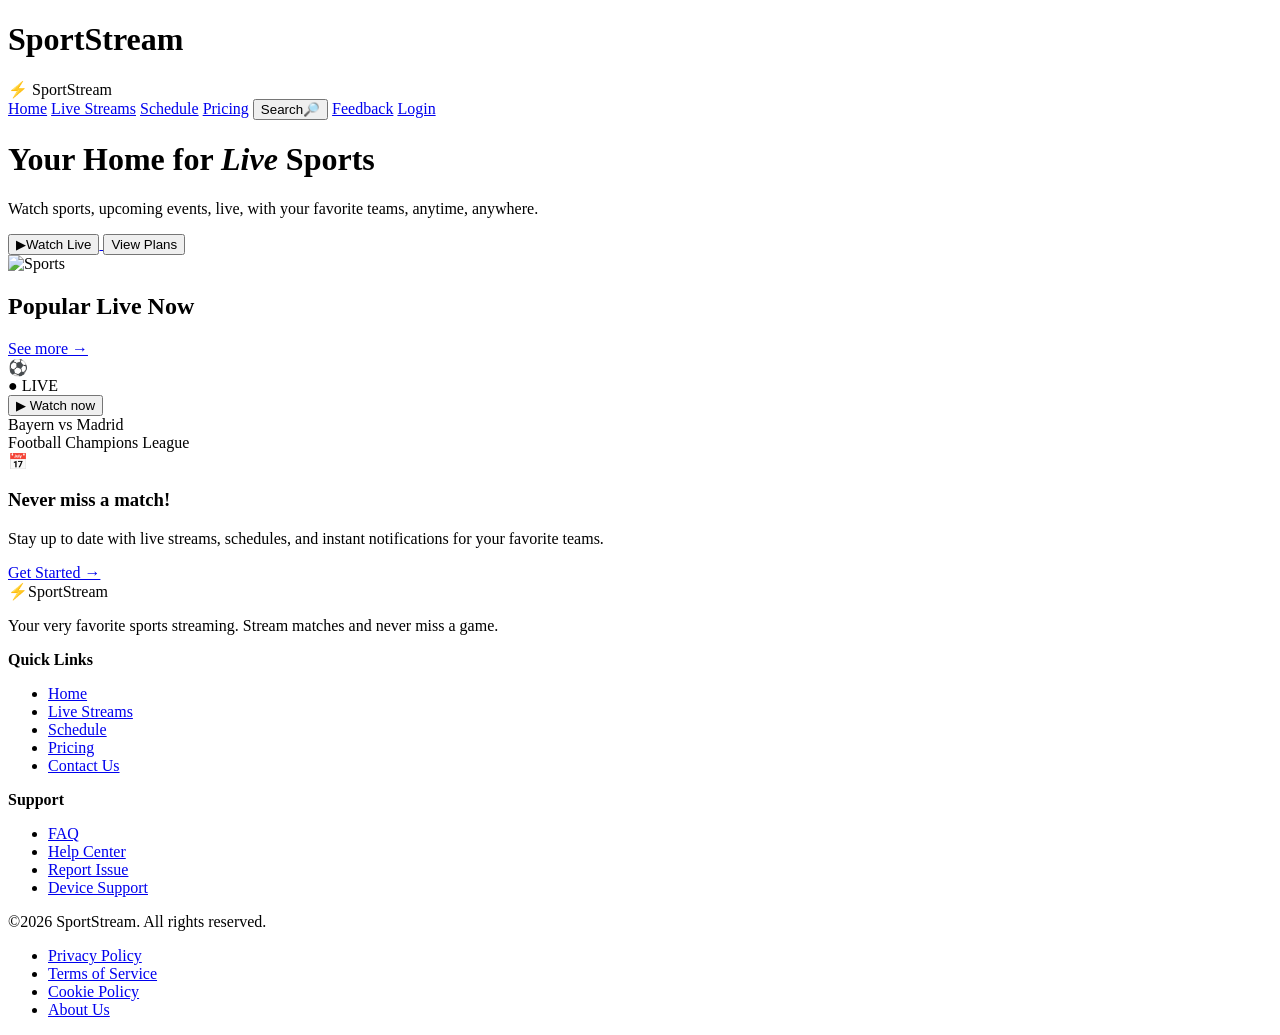
==== index.html @ 4e379c40 "Update index.html" ====
<!DOCTYPE html>
<html>
<head>
<meta charset="UTF-8">
<meta name="viewport" content="width=device-width, initial-scale=1.0">
<title>SportStream-Home</title>
</head>
<body>

<header class="navbar">
  <h1>SportStream</h1>
  <div class="logo">&#9889; SportStream</div>
  <nav>
  <div class="nav-links">
    <a href="home.html">Home</a>
    <a href="live-streams.html">Live Streams</a>
	<a href="schedule.html">Schedule</a>
    <a href="pricing.html">Pricing</a>
    <button type="button" class="search-btn">
  Search&#128270; 
</button>
	<a href="feedback.html">Feedback</a>
    <a href="login.html">Login</a>
  </div>
</nav>
</header>
<main>
 <div class="hero">
  <div class="hero-text">
    <h1>Your Home for <em>Live</em> Sports</h1>
    <p>Watch sports, upcoming events, live, with your favorite teams, anytime, anywhere.</p>
    <div class="hero-btns">
      
<a href="live.html">
  <button class="primary">▶Watch Live</button>
</a>

  <a href="pricing.html">
  <button class="primary">View Plans</button>
</a>
  </div>
    <div class="hero-image">
      <img src="https://static0.givemesportimages.com/wordpress/wp-content/uploads/2025/01/epl_most-famous-athletes.jpg" alt="Sports" width="500"/>
    </div>
  <section>
  <div class="section-header">
    <h2 class="section-title">Popular Live Now</h2>
    <a href="live-streams.html" class="see-more">See more →</a>
</div>
  <div class="cards-grid">

    <div class="card">
      <div class="card-thumb sport-football">
        <div class="card-thumb-icon">&#9917;</div>
        <div class="card-live-badge">● LIVE</div>
        <button class="watch-btn">▶ Watch now</button>
      </div>
      <div class="card-info">
        <div class="card-title">Bayern vs Madrid</div>
        <div class="card-sport"><span class="sport-tag">Football</span> Champions League</div>
      </div>
    </div>
  
  <section class="section">
  <aside class="cta-banner">
    <span class="cta-icon">&#128197;</span>
    <article class="cta-text">
      <h3>Never miss a match!</h3>
      <p>Stay up to date with live streams, schedules, and instant notifications for your favorite teams.</p>
    </article>
   <a href="login.html" class="btn-cta">Get Started &#8594;</a>
  </aside>
</section>
 
 <footer class="section">
    <div class="container">
        <div class="row">

            <!-- Brand column -->
            <div class="col-4 col-md-6 col-sm-12">
                <div class="content">
                    <span class="logo">
                     <i class='bx bx-movie-play bx-tada main-color'></i>&#9889;Sport<span class="main-color">Stream</span>
                    </span>
                    <p>
                        Your very favorite sports streaming. Stream matches and never miss a game.
                    </p>
                    <div class="social-list">
                        <a href="https://web.facebook.com/SportStream" class="social-item">
                            <i class="bx bxl-facebook"></i>
                        </a>
                        <a href="https://x.com/SportStream" class="social-item">
                            <i class="bx bxl-twitter"></i>
                        </a>
                        <a href="https://www.instagram.com/SportStream/" class="social-item">
                            <i class="bx bxl-instagram"></i>
                        </a>
                        <a href="#" class="social-item">
                            <i class="bx bxl-youtube"></i>
                        </a>
                    </div>
                </div>
            </div>

            <!-- Links columns -->
            <div class="col-8 col-md-6 col-sm-12">
                <div class="row">

                    <!-- Quick Links -->
                    <div class="col-6 col-sm-6">
                        <div class="content">
                            <p><b>Quick Links</b></p>
                            <ul class="footer-menu">
                                <li><a href="home.html">Home</a></li>
                                <li><a href="live-streams.html">Live Streams</a></li>
                                <li><a href="schedule.html">Schedule</a></li>
                                <li><a href="pricing.html">Pricing</a></li>
                                <li><a href="feedback.html">Contact Us</a></li>
                            </ul>
                        </div>
                    </div>

                    <!-- Support -->
                    <div class="col-6 col-sm-6">
                        <div class="content">
                            <p><b>Support</b></p>
                            <ul class="footer-menu">
                                <li><a href="#">FAQ</a></li>
                                <li><a href="feedback.html">Help Center</a></li>
                                <li><a href="feedback.html">Report Issue</a></li>
                                <li><a href="#">Device Support</a></li>
                            </ul>
                        </div>
                    </div>

                </div>
            </div>
        </div>

        <!-- Bottom bar -->
        <div class="footer-bottom">
            <p>©2026 SportStream. All rights reserved.</p>
            <ul class="footer-legal">
                <li><a href="#">Privacy Policy</a></li>
                <li><a href="#">Terms of Service</a></li>
                <li><a href="#">Cookie Policy</a></li>
                <li><a href="https://www.instagram.com/SportStream/">About Us</a></li>
            </ul>
        </div>

    </div>
</footer>
</body>
</html>
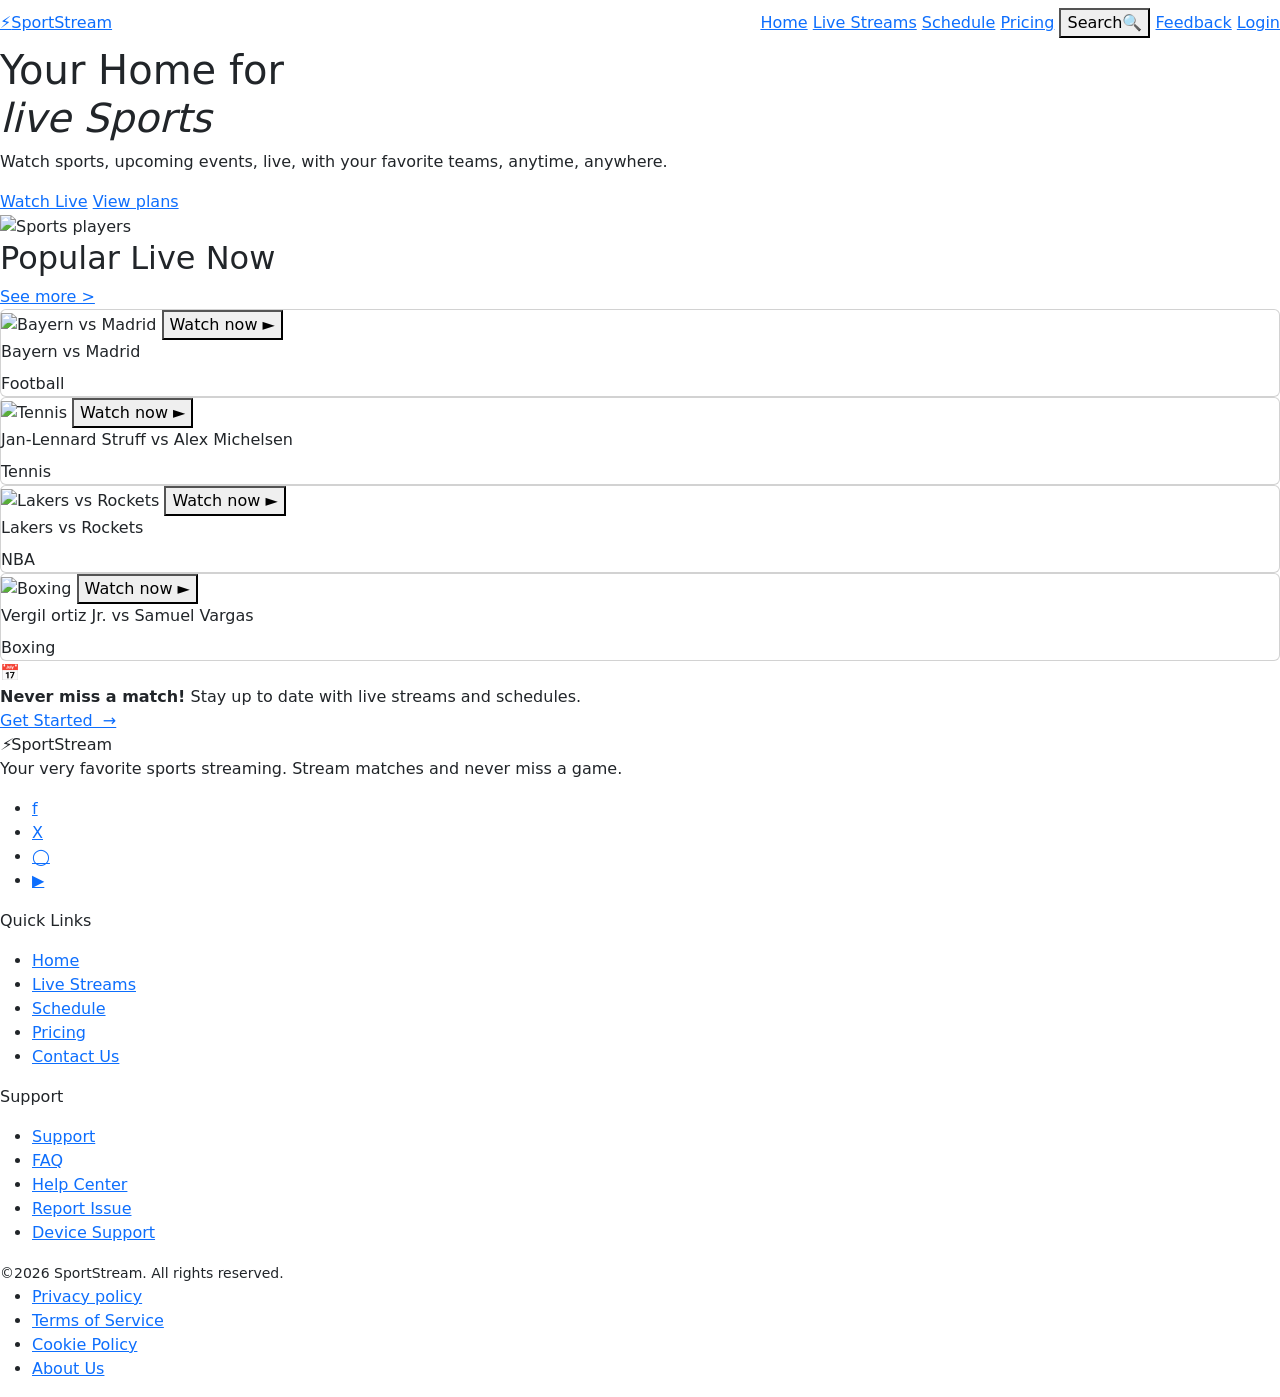
==== commit 3af44cca: "Add files via upload" ====
--- a/index.html
+++ b/index.html
@@ -1,155 +1,163 @@
 <!DOCTYPE html>
-<html>
+<html lang="en">
 <head>
-<meta charset="UTF-8">
-<meta name="viewport" content="width=device-width, initial-scale=1.0">
-<title>SportStream-Home</title>
+  <meta charset="UTF-8">
+  <meta name="viewport" content="width=device-width, initial-scale=1.0">
+  <title>SportStream - Home</title>
+  <link href="https://cdn.jsdelivr.net/npm/bootstrap@5.3.3/dist/css/bootstrap.min.css" rel="stylesheet" />
+  <link rel="stylesheet" href="style.css"/>
 </head>
 <body>
+<header class="navbar">
+    <a href="index.html" class="logo"><span class="bolt">&#9889;</span>SportStream</a>
+    <nav class="nav-links">
+      <a href="index.html" class="active">Home</a>
+      <a href="live-streams.html" class="live-link"><span class="live-dot"></span>Live Streams</a>
+      <a href="schedule.html">Schedule</a>
+      <a href="pricing.html">Pricing</a>
+      <button type="button" class="search-btn">Search&#128269;<span class=&#128269;></span></button>
+      <a href="feedback.html">Feedback</a>
+      <a href="login.html">Login</a>
+    </nav>
+</header>
 
-<header class="navbar">
-  <h1>SportStream</h1>
-  <div class="logo">&#9889; SportStream</div>
-  <nav>
-  <div class="nav-links">
-    <a href="home.html">Home</a>
-    <a href="live-streams.html">Live Streams</a>
-	<a href="schedule.html">Schedule</a>
-    <a href="pricing.html">Pricing</a>
-    <button type="button" class="search-btn">
-  Search&#128270; 
-</button>
-	<a href="feedback.html">Feedback</a>
-    <a href="login.html">Login</a>
-  </div>
-</nav>
-</header>
-<main>
- <div class="hero">
-  <div class="hero-text">
-    <h1>Your Home for <em>Live</em> Sports</h1>
-    <p>Watch sports, upcoming events, live, with your favorite teams, anytime, anywhere.</p>
-    <div class="hero-btns">
-      
-<a href="live.html">
-  <button class="primary">▶Watch Live</button>
-</a>
+  <main>
 
-  <a href="pricing.html">
-  <button class="primary">View Plans</button>
-</a>
-  </div>
-    <div class="hero-image">
-      <img src="https://static0.givemesportimages.com/wordpress/wp-content/uploads/2025/01/epl_most-famous-athletes.jpg" alt="Sports" width="500"/>
-    </div>
-  <section>
-  <div class="section-header">
-    <h2 class="section-title">Popular Live Now</h2>
-    <a href="live-streams.html" class="see-more">See more →</a>
-</div>
-  <div class="cards-grid">
+    <section class="hero">
+      <div class="hero-text">
+        <h1>Your Home for<br><em>live Sports</em></h1>
+        <p>Watch sports, upcoming events, live, with your favorite teams, anytime, anywhere.</p>
+        <div class="hero-btns">
+          <a href="live-streams.html" class="btn-dark">Watch Live</a>
+          <a href="pricing.html" class="btn-dark">View plans</a>
+        </div>
+      </div>
+      <div class="hero-image">
+        <img src="https://static0.givemesportimages.com/wordpress/wp-content/uploads/2025/01/epl_most-famous-athletes.jpg" alt="Sports players" />
+      </div>
+    </section>
 
-    <div class="card">
-      <div class="card-thumb sport-football">
-        <div class="card-thumb-icon">&#9917;</div>
-        <div class="card-live-badge">● LIVE</div>
-        <button class="watch-btn">▶ Watch now</button>
+    <section class="popular">
+      <div class="section-header">
+        <h2>Popular Live Now</h2>
+        <a href="live-streams.html" class="see-more">See more &gt;</a>
       </div>
-      <div class="card-info">
-        <div class="card-title">Bayern vs Madrid</div>
-        <div class="card-sport"><span class="sport-tag">Football</span> Champions League</div>
-      </div>
-    </div>
-  
-  <section class="section">
-  <aside class="cta-banner">
-    <span class="cta-icon">&#128197;</span>
-    <article class="cta-text">
-      <h3>Never miss a match!</h3>
-      <p>Stay up to date with live streams, schedules, and instant notifications for your favorite teams.</p>
-    </article>
-   <a href="login.html" class="btn-cta">Get Started &#8594;</a>
-  </aside>
-</section>
- 
- <footer class="section">
-    <div class="container">
-        <div class="row">
 
-            <!-- Brand column -->
-            <div class="col-4 col-md-6 col-sm-12">
-                <div class="content">
-                    <span class="logo">
-                     <i class='bx bx-movie-play bx-tada main-color'></i>&#9889;Sport<span class="main-color">Stream</span>
-                    </span>
-                    <p>
-                        Your very favorite sports streaming. Stream matches and never miss a game.
-                    </p>
-                    <div class="social-list">
-                        <a href="https://web.facebook.com/SportStream" class="social-item">
-                            <i class="bx bxl-facebook"></i>
-                        </a>
-                        <a href="https://x.com/SportStream" class="social-item">
-                            <i class="bx bxl-twitter"></i>
-                        </a>
-                        <a href="https://www.instagram.com/SportStream/" class="social-item">
-                            <i class="bx bxl-instagram"></i>
-                        </a>
-                        <a href="#" class="social-item">
-                            <i class="bx bxl-youtube"></i>
-                        </a>
-                    </div>
-                </div>
-            </div>
+      <div class="cards-grid">
 
-            <!-- Links columns -->
-            <div class="col-8 col-md-6 col-sm-12">
-                <div class="row">
-
-                    <!-- Quick Links -->
-                    <div class="col-6 col-sm-6">
-                        <div class="content">
-                            <p><b>Quick Links</b></p>
-                            <ul class="footer-menu">
-                                <li><a href="home.html">Home</a></li>
-                                <li><a href="live-streams.html">Live Streams</a></li>
-                                <li><a href="schedule.html">Schedule</a></li>
-                                <li><a href="pricing.html">Pricing</a></li>
-                                <li><a href="feedback.html">Contact Us</a></li>
-                            </ul>
-                        </div>
-                    </div>
-
-                    <!-- Support -->
-                    <div class="col-6 col-sm-6">
-                        <div class="content">
-                            <p><b>Support</b></p>
-                            <ul class="footer-menu">
-                                <li><a href="#">FAQ</a></li>
-                                <li><a href="feedback.html">Help Center</a></li>
-                                <li><a href="feedback.html">Report Issue</a></li>
-                                <li><a href="#">Device Support</a></li>
-                            </ul>
-                        </div>
-                    </div>
-
-                </div>
-            </div>
+        <div class="card">
+          <div class="card-thumb">
+            <img src="https://images.unsplash.com/photo-1570498839593-e565b39455fc?w=600&q=80" alt="Bayern vs Madrid" />
+            <button class="watch-btn">Watch now &#9658;</button>
+          </div>
+          <div class="card-info">
+            <div class="card-title">Bayern vs Madrid</div>
+            <div class="card-sport">Football</div>
+          </div>
         </div>
 
-        <!-- Bottom bar -->
-        <div class="footer-bottom">
-            <p>©2026 SportStream. All rights reserved.</p>
-            <ul class="footer-legal">
-                <li><a href="#">Privacy Policy</a></li>
-                <li><a href="#">Terms of Service</a></li>
-                <li><a href="#">Cookie Policy</a></li>
-                <li><a href="https://www.instagram.com/SportStream/">About Us</a></li>
-            </ul>
+        <div class="card">
+          <div class="card-thumb">
+            <img src="https://i.ytimg.com/vi/9aR6r5jMe1M/maxresdefault.jpg" alt="Tennis" />
+            <button class="watch-btn">Watch now &#9658;</button>
+          </div>
+          <div class="card-info">
+            <div class="card-title">Jan-Lennard Struff vs Alex Michelsen</div>
+            <div class="card-sport">Tennis</div>
+          </div>
         </div>
 
+        <div class="card">
+          <div class="card-thumb">
+            <img src="https://images.gmanews.tv/webpics/2026/03/2026-03-17T020224Z_1106949953_MT1USATODAY28518084_RTRMADP_3_NBA-LOS-ANGELES-LAKERS-AT-HOUSTON-ROCKETS_2026_03_17_12_24_47.JPG" alt="Lakers vs Rockets" />
+            <button class="watch-btn">Watch now &#9658;</button>
+          </div>
+          <div class="card-info">
+            <div class="card-title">Lakers vs Rockets</div>
+            <div class="card-sport">NBA</div>
+          </div>
+        </div>
+
+        <div class="card">
+          <div class="card-thumb">
+            <img src="https://th.bing.com/th/id/R.4ecfd4ae4a869744384f631cf0d48064?rik=8CR1aDQLKYYQnQ&pid=ImgRaw&r=0" alt="Boxing" />
+            <button class="watch-btn">Watch now &#9658;</button>
+          </div>
+          <div class="card-info">
+            <div class="card-title">Vergil ortiz Jr. vs Samuel Vargas</div>
+            <div class="card-sport">Boxing</div>
+          </div>
+        </div>
+
+      </div>
+    </section>
+
+    <!-- CTA BANNER -->
+    <div class="cta-banner">
+      <span class="cta-icon">&#128197;</span>
+      <div class="cta-text">
+        <strong>Never miss a match!</strong>
+        <span>Stay up to date with live streams and schedules.</span>
+      </div>
+      <a href="login.html" class="btn-cta">Get Started &nbsp;&rarr;</a>
     </div>
-</footer>
+
+  </main>
+
+  <!-- FOOTER -->
+  <footer class="footer" role="contentinfo">
+    <div class="footer-top">
+
+      <div class="footer-brand">
+        <div class="footer-logo"><em class="bolt" aria-hidden="true">&#9889;</em>SportStream</div>
+        <p>Your very favorite sports streaming. Stream matches and never miss a game.</p>
+        <nav aria-label="Social media links">
+          <ul class="social-list">
+            <li><a href="https://web.facebook.com/" target="_blank" rel="noopener noreferrer" class="social-item fb" aria-label="Facebook">f</a></li>
+            <li><a href="https://x.com/" target="_blank" rel="noopener noreferrer" class="social-item x" aria-label="X (Twitter)">X</a></li>
+            <li><a href="https://www.instagram.com/" target="_blank" rel="noopener noreferrer" class="social-item ig" aria-label="Instagram">&#9711;</a></li>
+            <li><a href="https://youtube.com" target="_blank" rel="noopener noreferrer" class="social-item yt" aria-label="YouTube">&#9654;</a></li>
+          </ul>
+        </nav>
+      </div>
+
+      <nav aria-label="Quick links" class="footer-col">
+        <p class="col-title">Quick Links</p>
+        <ul class="footer-menu">
+          <li><a href="home.html">Home</a></li>
+          <li><a href="live-streams.html">Live Streams</a></li>
+          <li><a href="schedule.html">Schedule</a></li>
+          <li><a href="pricing.html">Pricing</a></li>
+          <li><a href="feedback.html">Contact Us</a></li>
+        </ul>
+      </nav>
+
+      <nav aria-label="Support links" class="footer-col">
+        <p class="col-title">Support</p>
+        <ul class="footer-menu">
+          <li><a href="#">Support</a></li>
+          <li><a href="#">FAQ</a></li>
+          <li><a href="feedback.html">Help Center</a></li>
+          <li><a href="feedback.html">Report Issue</a></li>
+          <li><a href="#">Device Support</a></li>
+        </ul>
+      </nav>
+
+    </div>
+
+    <div class="footer-bottom">
+      <small>&copy;2026 SportStream. All rights reserved.</small>
+      <nav aria-label="Legal links">
+        <ul class="footer-legal">
+          <li><a href="#">Privacy policy</a></li>
+          <li><a href="#">Terms of Service</a></li>
+          <li><a href="#">Cookie Policy</a></li>
+          <li><a href="#">About Us</a></li>
+        </ul>
+      </nav>
+    </div>
+  </footer>
+
+  <script src="https://cdn.jsdelivr.net/npm/bootstrap@5.3.3/dist/js/bootstrap.bundle.min.js"></script>
 </body>
-</html>	
-
+</html>
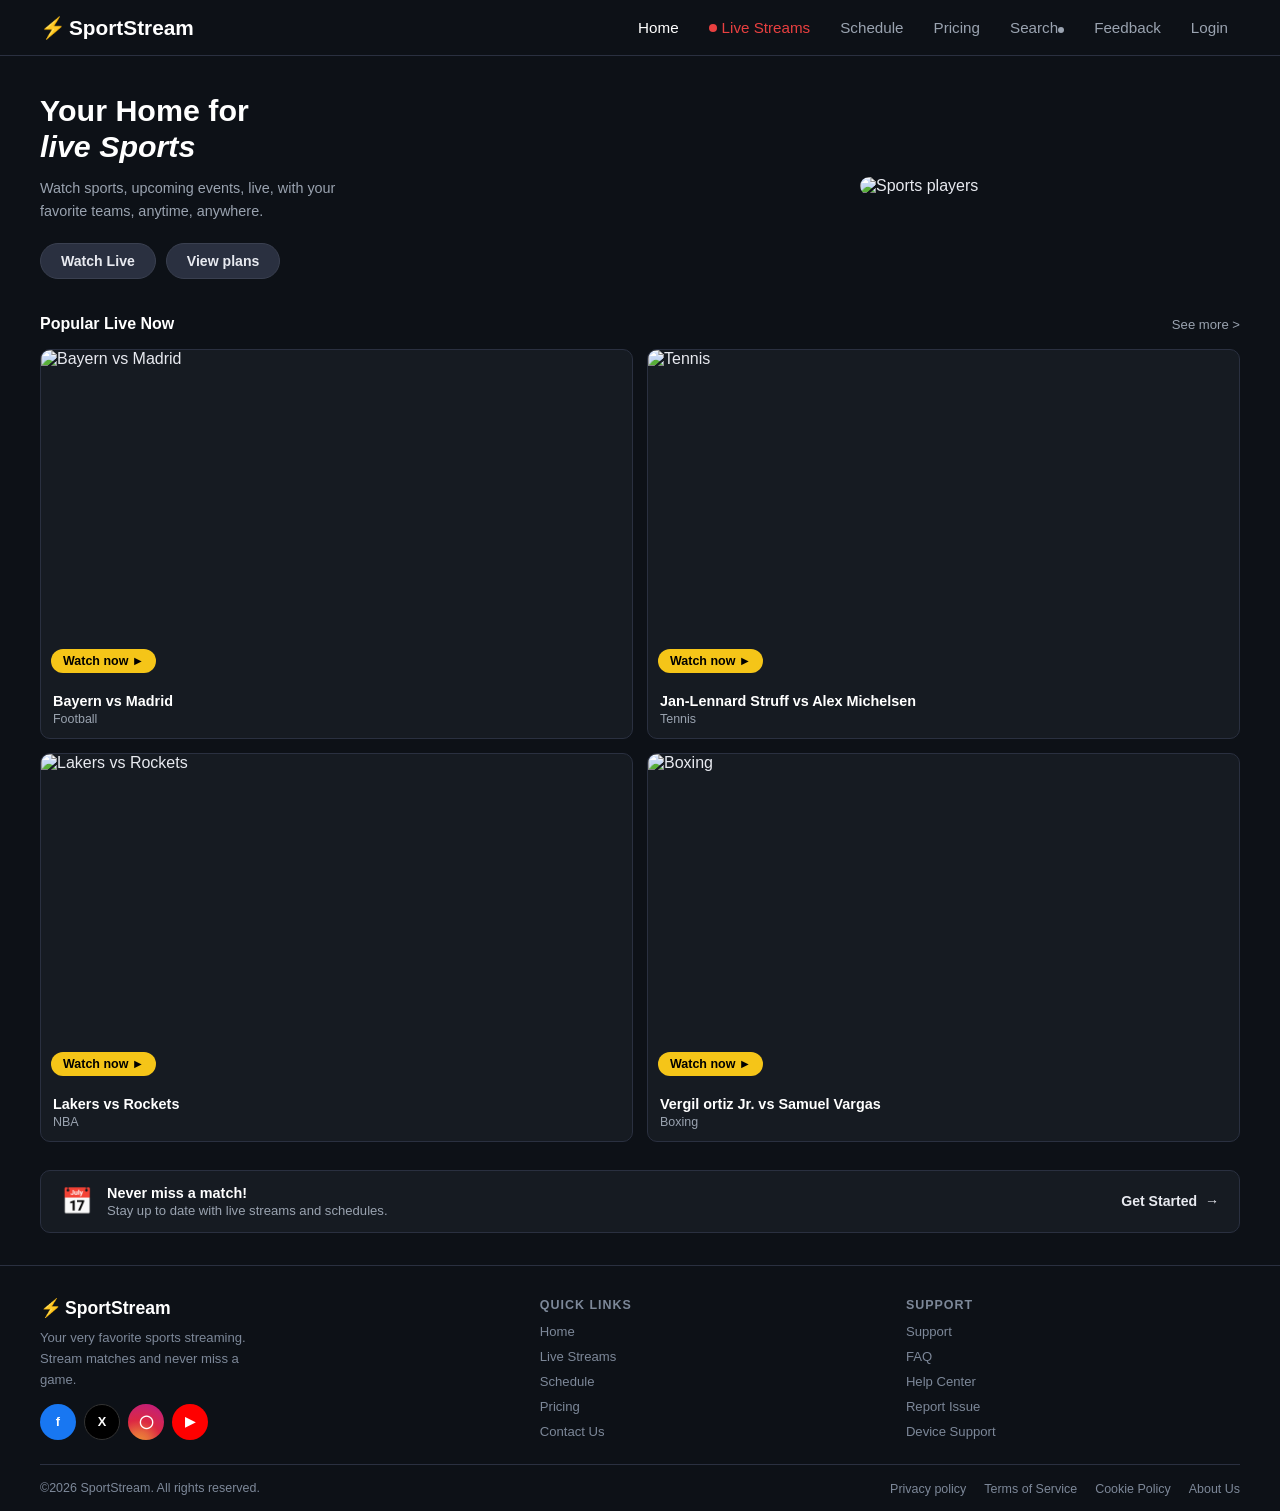
==== commit 312db9ce: "Update index.html" ====
--- a/index.html
+++ b/index.html
@@ -4,22 +4,24 @@
   <meta charset="UTF-8">
   <meta name="viewport" content="width=device-width, initial-scale=1.0">
   <title>SportStream - Home</title>
-  <link href="https://cdn.jsdelivr.net/npm/bootstrap@5.3.3/dist/css/bootstrap.min.css" rel="stylesheet" />
   <link rel="stylesheet" href="style.css"/>
 </head>
 <body>
-<header class="navbar">
-    <a href="index.html" class="logo"><span class="bolt">&#9889;</span>SportStream</a>
-    <nav class="nav-links">
-      <a href="index.html" class="active">Home</a>
-      <a href="live-streams.html" class="live-link"><span class="live-dot"></span>Live Streams</a>
-      <a href="schedule.html">Schedule</a>
-      <a href="pricing.html">Pricing</a>
-      <button type="button" class="search-btn">Search&#128269;<span class=&#128269;></span></button>
-      <a href="feedback.html">Feedback</a>
-      <a href="login.html">Login</a>
+  
+  <header class="navbar">
+    <a href="home.html" class="logo"><span class="bolt">&#9889;</span>SportStream</a>
+    <nav>
+      <div class="nav-links">
+        <a href="home.html" class="active">Home</a>
+        <a href="live-streams.html" class="live-link"><span class="live-dot"></span>Live Streams</a>
+        <a href="schedule.html">Schedule</a>
+        <a href="pricing.html">Pricing</a>
+        <button type="button" class="search-btn">Search<span class="search-dot"></span></button>
+        <a href="feedback.html">Feedback</a>
+        <a href="login.html">Login</a>
+      </div>
     </nav>
-</header>
+  </header>
 
   <main>
 
@@ -92,7 +94,6 @@
       </div>
     </section>
 
-    <!-- CTA BANNER -->
     <div class="cta-banner">
       <span class="cta-icon">&#128197;</span>
       <div class="cta-text">
@@ -104,24 +105,21 @@
 
   </main>
 
-  <!-- FOOTER -->
-  <footer class="footer" role="contentinfo">
+  <footer class="footer">
     <div class="footer-top">
 
       <div class="footer-brand">
-        <div class="footer-logo"><em class="bolt" aria-hidden="true">&#9889;</em>SportStream</div>
+        <div class="footer-logo"><span class="bolt">&#9889;</span>SportStream</div>
         <p>Your very favorite sports streaming. Stream matches and never miss a game.</p>
-        <nav aria-label="Social media links">
-          <ul class="social-list">
-            <li><a href="https://web.facebook.com/" target="_blank" rel="noopener noreferrer" class="social-item fb" aria-label="Facebook">f</a></li>
-            <li><a href="https://x.com/" target="_blank" rel="noopener noreferrer" class="social-item x" aria-label="X (Twitter)">X</a></li>
-            <li><a href="https://www.instagram.com/" target="_blank" rel="noopener noreferrer" class="social-item ig" aria-label="Instagram">&#9711;</a></li>
-            <li><a href="https://youtube.com" target="_blank" rel="noopener noreferrer" class="social-item yt" aria-label="YouTube">&#9654;</a></li>
-          </ul>
-        </nav>
+        <ul class="social-list">
+          <li><a href="https://web.facebook.com/" target="_blank" rel="noopener" class="social-item fb" aria-label="Facebook">f</a></li>
+          <li><a href="https://x.com/" target="_blank" rel="noopener" class="social-item x" aria-label="X">X</a></li>
+          <li><a href="https://www.instagram.com/" target="_blank" rel="noopener" class="social-item ig" aria-label="Instagram">&#9711;</a></li>
+          <li><a href="https://youtube.com" target="_blank" rel="noopener" class="social-item yt" aria-label="YouTube">&#9654;</a></li>
+        </ul>
       </div>
 
-      <nav aria-label="Quick links" class="footer-col">
+      <div class="footer-col">
         <p class="col-title">Quick Links</p>
         <ul class="footer-menu">
           <li><a href="home.html">Home</a></li>
@@ -130,9 +128,9 @@
           <li><a href="pricing.html">Pricing</a></li>
           <li><a href="feedback.html">Contact Us</a></li>
         </ul>
-      </nav>
+      </div>
 
-      <nav aria-label="Support links" class="footer-col">
+      <div class="footer-col">
         <p class="col-title">Support</p>
         <ul class="footer-menu">
           <li><a href="#">Support</a></li>
@@ -141,23 +139,20 @@
           <li><a href="feedback.html">Report Issue</a></li>
           <li><a href="#">Device Support</a></li>
         </ul>
-      </nav>
+      </div>
 
     </div>
 
     <div class="footer-bottom">
-      <small>&copy;2026 SportStream. All rights reserved.</small>
-      <nav aria-label="Legal links">
-        <ul class="footer-legal">
-          <li><a href="#">Privacy policy</a></li>
-          <li><a href="#">Terms of Service</a></li>
-          <li><a href="#">Cookie Policy</a></li>
-          <li><a href="#">About Us</a></li>
-        </ul>
-      </nav>
+      <span>&copy;2026 SportStream. All rights reserved.</span>
+      <ul class="footer-legal">
+        <li><a href="#">Privacy policy</a></li>
+        <li><a href="#">Terms of Service</a></li>
+        <li><a href="#">Cookie Policy</a></li>
+        <li><a href="#">About Us</a></li>
+      </ul>
     </div>
   </footer>
-
-  <script src="https://cdn.jsdelivr.net/npm/bootstrap@5.3.3/dist/js/bootstrap.bundle.min.js"></script>
+<script src="script.js"></script>
 </body>
-</html>+</html>
--- a/style.css
+++ b/style.css
@@ -0,0 +1,1233 @@
+* {
+  box-sizing: border-box;
+  margin: 0;
+  padding: 0;
+}
+
+body {
+  font-family: 'Segoe UI', Arial, sans-serif;
+  background: #0d1117;
+  color: #e8eaf0;
+  min-height: 100vh;
+}
+
+a { text-decoration: none; color: inherit; }
+img { display: block; max-width: 100%; }
+ul { list-style: none; }
+
+/* =============================================
+   NAVBAR
+   ============================================= */
+.navbar {
+  display: flex;
+  align-items: center;
+  padding: 14px 40px;
+  background: #0d1117;
+  border-bottom: 1px solid #2a3040;
+  gap: 12px;
+}
+
+.logo {
+  font-size: 1.3rem;
+  font-weight: 700;
+  color: #ffffff;
+  text-decoration: none;
+  white-space: nowrap;
+  margin-right: auto;
+}
+
+.bolt {
+  color: #f5c518;
+  margin-right: 3px;
+}
+
+.nav-links {
+  display: flex;
+  align-items: center;
+  gap: 6px;
+}
+
+.nav-links a {
+  font-size: .95rem;
+  font-weight: 500;
+  color: #9aa3b0;
+  text-decoration: none;
+  padding: 5px 12px;
+  border-radius: 20px;
+  transition: color .2s;
+}
+
+.nav-links a:hover,
+.nav-links a.active {
+  color: #ffffff;
+}
+
+/* Search button styled to match nav links */
+.search-btn {
+  font-size: .95rem;
+  font-weight: 500;
+  color: #9aa3b0;
+  padding: 5px 12px;
+  border-radius: 20px;
+  background: none;
+  border: none;
+  cursor: pointer;
+  transition: color .2s;
+  font-family: inherit;
+}
+
+.search-btn:hover {
+  color: #ffffff;
+}
+
+.live-link {
+  color: #e84040 !important;
+  display: flex;
+  align-items: center;
+  gap: 5px;
+}
+
+.live-dot {
+  width: 8px;
+  height: 8px;
+  border-radius: 50%;
+  background: #e84040;
+  display: inline-block;
+  animation: blink 1.4s infinite;
+}
+
+.search-link {
+  display: flex;
+  align-items: center;
+  gap: 3px;
+}
+
+.search-dot {
+  width: 6px;
+  height: 6px;
+  border-radius: 50%;
+  background: #9aa3b0;
+  display: inline-block;
+}
+
+@keyframes blink {
+  0%, 100% { opacity: 1; }
+  50%       { opacity: 0.3; }
+}
+
+/* =============================================
+   HOME — HERO
+   ============================================= */
+.hero {
+  display: flex;
+  align-items: center;
+  justify-content: space-between;
+  gap: 24px;
+  padding: 36px 40px 28px;
+  background: #0d1117;
+}
+
+.hero-text {
+  flex: 1;
+  max-width: 340px;
+}
+
+.hero-text h1 {
+  font-size: 1.9rem;
+  font-weight: 700;
+  color: #ffffff;
+  line-height: 1.2;
+  margin-bottom: 12px;
+}
+
+.hero-text h1 em {
+  font-style: italic;
+  color: #ffffff;
+}
+
+.hero-text p {
+  font-size: .9rem;
+  color: #9aa3b0;
+  line-height: 1.6;
+  margin-bottom: 20px;
+}
+
+.hero-btns {
+  display: flex;
+  gap: 10px;
+  flex-wrap: wrap;
+}
+
+.btn-dark {
+  display: inline-block;
+  padding: 9px 20px;
+  background: #2a3040;
+  color: #e8eaf0;
+  font-size: .88rem;
+  font-weight: 600;
+  border-radius: 999px;
+  border: 1px solid #3a4050;
+  transition: background .2s;
+  text-decoration: none;
+}
+
+.btn-dark:hover { background: #3a4050; }
+
+/* Also style <button> wrapped in <a> if used */
+.hero-btns a button,
+.btn-primary {
+  display: inline-block;
+  padding: 9px 20px;
+  background: #2a3040;
+  color: #e8eaf0;
+  font-size: .88rem;
+  font-weight: 600;
+  border-radius: 999px;
+  border: 1px solid #3a4050;
+  cursor: pointer;
+  transition: background .2s;
+  font-family: inherit;
+}
+
+.hero-btns a button:hover,
+.btn-primary:hover { background: #3a4050; }
+
+.hero-image {
+  flex: 1;
+  max-width: 380px;
+}
+
+.hero-image img {
+  width: 100%;
+  border-radius: 12px;
+  object-fit: cover;
+  max-height: 220px;
+}
+
+/* =============================================
+   HOME — POPULAR LIVE NOW
+   ============================================= */
+.popular,
+.popular-section {
+  padding: 8px 40px 24px;
+}
+
+.section-header {
+  display: flex;
+  justify-content: space-between;
+  align-items: center;
+  margin-bottom: 16px;
+}
+
+.section-title,
+.section-header h2 {
+  font-size: 1rem;
+  font-weight: 700;
+  color: #ffffff;
+}
+
+.see-more {
+  font-size: .82rem;
+  color: #9aa3b0;
+  text-decoration: none;
+  transition: color .2s;
+}
+
+.see-more:hover { color: #f5c518; }
+
+/* 2×2 grid */
+.cards-grid {
+  display: grid;
+  grid-template-columns: 1fr 1fr;
+  gap: 14px;
+}
+
+.card {
+  background: #161b22;
+  border: 1px solid #2a3040;
+  border-radius: 10px;
+  overflow: hidden;
+  /* Remove the login-page flex styles from cards here —
+     login page uses .card differently, handled below */
+}
+
+.card-thumb {
+  position: relative;
+  aspect-ratio: 16 / 9;
+  overflow: hidden;
+}
+
+.card-thumb img {
+  width: 100%;
+  height: 100%;
+  object-fit: cover;
+  transition: transform .3s;
+}
+
+.card:hover .card-thumb img { transform: scale(1.05); }
+
+.card-live-badge {
+  position: absolute;
+  top: 8px;
+  left: 8px;
+  background: #e84040;
+  color: #fff;
+  font-size: .7rem;
+  font-weight: 700;
+  padding: 3px 8px;
+  border-radius: 999px;
+  letter-spacing: .5px;
+}
+
+.watch-btn {
+  position: absolute;
+  bottom: 10px;
+  left: 10px;
+  background: #f5c518;
+  color: #000;
+  font-size: .78rem;
+  font-weight: 700;
+  padding: 5px 12px;
+  border-radius: 999px;
+  border: none;
+  cursor: pointer;
+  transition: transform .15s;
+  font-family: inherit;
+}
+
+.watch-btn:hover { transform: scale(1.05); }
+
+.card-info {
+  padding: 10px 12px 12px;
+}
+
+.card-title {
+  font-size: .9rem;
+  font-weight: 700;
+  color: #ffffff;
+  margin-bottom: 3px;
+}
+
+.card-sport {
+  font-size: .78rem;
+  color: #9aa3b0;
+}
+
+.sport-tag {
+  display: inline-block;
+  background: #2a3040;
+  color: #e8eaf0;
+  font-size: .7rem;
+  font-weight: 600;
+  padding: 2px 7px;
+  border-radius: 999px;
+  margin-right: 4px;
+}
+
+/* =============================================
+   HOME — CTA BANNER
+   ============================================= */
+.cta-banner {
+  display: flex;
+  align-items: center;
+  gap: 14px;
+  margin: 4px 40px 0;
+  background: #161b22;
+  border: 1px solid #2a3040;
+  border-radius: 10px;
+  padding: 14px 20px;
+  flex-wrap: wrap;
+}
+
+.cta-icon { font-size: 1.6rem; }
+
+.cta-text {
+  flex: 1;
+  display: flex;
+  flex-direction: column;
+  gap: 2px;
+}
+
+.cta-text h3,
+.cta-text strong {
+  font-size: .9rem;
+  font-weight: 700;
+  color: #ffffff;
+}
+
+.cta-text p,
+.cta-text span {
+  font-size: .82rem;
+  color: #9aa3b0;
+}
+
+.btn-cta {
+  font-size: .88rem;
+  font-weight: 600;
+  color: #e8eaf0;
+  text-decoration: none;
+  display: flex;
+  align-items: center;
+  gap: 6px;
+  white-space: nowrap;
+  transition: color .2s;
+}
+
+.btn-cta:hover { color: #f5c518; }
+
+/* =============================================
+   LOGIN PAGE — two-column card
+   ============================================= */
+.page {
+  display: flex;
+  justify-content: center;
+  align-items: flex-start;
+  padding: 48px 24px 60px;
+  background: #0d1117;
+  min-height: calc(100vh - 61px);
+}
+
+/* Override .card for login page only */
+.page .card {
+  display: flex;
+  flex-direction: row;
+  gap: 40px;
+  background: #161b22;
+  border: 1px solid #2a3040;
+  border-radius: 14px;
+  padding: 40px 36px;
+  width: 100%;
+  max-width: 780px;
+  align-items: flex-start;
+  overflow: visible;
+}
+
+.form-panel {
+  flex: 1.1;
+  display: flex;
+  flex-direction: column;
+  gap: 14px;
+  min-width: 0;
+}
+
+.form-title {
+  font-size: 2rem;
+  font-weight: 700;
+  color: #ffffff;
+  margin-bottom: 6px;
+}
+
+.field {
+  display: flex;
+  flex-direction: column;
+  gap: 6px;
+}
+
+.field label {
+  font-size: .88rem;
+  color: #9aa3b0;
+}
+
+.field input {
+  width: 100%;
+  padding: 11px 14px;
+  background: #ffffff;
+  border: 1px solid #ccc;
+  border-radius: 8px;
+  font-size: .95rem;
+  color: #111;
+  outline: none;
+}
+
+.field input:focus {
+  border-color: #f5c518;
+}
+
+.form-row {
+  display: flex;
+  justify-content: space-between;
+  align-items: center;
+  margin-top: 2px;
+}
+
+.remember-label {
+  display: flex;
+  align-items: center;
+  gap: 8px;
+  font-size: .88rem;
+  color: #9aa3b0;
+  cursor: pointer;
+}
+
+.remember-label input[type="checkbox"] {
+  width: 16px;
+  height: 16px;
+  accent-color: #f5c518;
+  cursor: pointer;
+}
+
+.forgot-link {
+  font-size: .88rem;
+  color: #9aa3b0;
+  text-decoration: none;
+  transition: color .2s;
+}
+
+.forgot-link:hover { color: #ffffff; }
+
+.btn-login {
+  width: 100%;
+  padding: 13px;
+  background: #1a1f2b;
+  color: #ffffff;
+  font-size: 1rem;
+  font-weight: 600;
+  border: none;
+  border-radius: 999px;
+  cursor: pointer;
+  margin-top: 4px;
+  transition: background .2s;
+  font-family: inherit;
+}
+
+.btn-login:hover { background: #2a3040; }
+
+.signup-text {
+  font-size: .88rem;
+  color: #9aa3b0;
+}
+
+.signup-link {
+  color: #ffffff;
+  font-weight: 700;
+  text-decoration: none;
+  margin-left: 2px;
+}
+
+.signup-link:hover { text-decoration: underline; }
+
+.promo-panel {
+  flex: 1.1;
+  display: flex;
+  flex-direction: column;
+  align-items: center;
+  text-align: center;
+  gap: 10px;
+  min-width: 0;
+}
+
+.promo-img {
+  width: 100%;
+  border-radius: 10px;
+  object-fit: cover;
+  height: 190px;
+}
+
+.promo-title {
+  font-size: 1.2rem;
+  font-weight: 700;
+  color: #ffffff;
+  line-height: 1.3;
+  margin-top: 6px;
+}
+
+.promo-sub {
+  font-size: .85rem;
+  color: #9aa3b0;
+}
+
+.btn-explore {
+  display: inline-block;
+  padding: 11px 32px;
+  background: #1a1f2b;
+  color: #ffffff;
+  font-size: .9rem;
+  font-weight: 600;
+  border-radius: 999px;
+  text-decoration: none;
+  border: 1px solid #2a3040;
+  transition: background .2s;
+  margin-top: 4px;
+}
+
+.btn-explore:hover { background: #2a3040; }
+
+/* =============================================
+   FOOTER
+   ============================================= */
+.footer {
+  background: #0d1117;
+  border-top: 1px solid #2a3040;
+  margin-top: 32px;
+  padding: 32px 40px 0;
+}
+
+.footer-top {
+  display: flex;
+  gap: 32px;
+  flex-wrap: wrap;
+  padding-bottom: 24px;
+}
+
+.footer-brand {
+  flex: 1.4;
+  min-width: 180px;
+}
+
+.footer-col {
+  flex: 1;
+  min-width: 120px;
+}
+
+.footer-logo {
+  font-size: 1.1rem;
+  font-weight: 700;
+  color: #ffffff;
+  margin-bottom: 8px;
+}
+
+.footer-brand p {
+  font-size: .82rem;
+  color: #7d8899;
+  line-height: 1.6;
+  margin-bottom: 14px;
+  max-width: 220px;
+}
+
+.col-title {
+  font-size: .78rem;
+  font-weight: 700;
+  text-transform: uppercase;
+  letter-spacing: 1px;
+  color: #7d8899;
+  margin-bottom: 10px;
+}
+
+.footer-menu {
+  display: flex;
+  flex-direction: column;
+  gap: 7px;
+}
+
+.footer-menu a {
+  font-size: .82rem;
+  color: #7d8899;
+  text-decoration: none;
+  transition: color .2s;
+}
+
+.footer-menu a:hover { color: #f5c518; }
+
+/* ── Social icons (fixed — removed conflicting rules) ── */
+.social-list {
+  display: flex;
+  gap: 8px;
+  margin-top: 14px;
+}
+
+.social-item {
+  width: 36px;
+  height: 36px;
+  border-radius: 50%;
+  display: inline-flex;
+  align-items: center;
+  justify-content: center;
+  font-size: .8rem;
+  font-weight: 700;
+  color: #ffffff;
+  text-decoration: none;
+  transition: opacity .2s, transform .2s;
+  padding: 0;        /* removed the old padding:10px that broke the circle */
+  background: #2a3040;
+}
+
+.social-item:hover {
+  opacity: .85;
+  transform: scale(1.1);
+}
+
+/* Individual brand colours */
+.social-item.fb,
+.social-item .bxl-facebook { background: #1877f2; color: #ffffff; }
+
+.social-item.x             { background: #000000; border: 1px solid #333; }
+
+.social-item.ig,
+.social-item .bxl-instagram {
+  background: radial-gradient(circle at 30% 110%, #f09433, #e6683c 25%, #dc2743 50%, #cc2366 75%, #bc1888);
+  color: #ffffff;
+}
+
+.social-item.yt,
+.social-item .bxl-youtube  { background: #ff0000; color: #ffffff; }
+
+/* ── Footer bottom — one line ── */
+.footer-bottom {
+  display: flex;
+  justify-content: space-between;
+  align-items: center;
+  flex-wrap: wrap;
+  gap: 10px;
+  border-top: 1px solid #2a3040;
+  padding: 14px 0;
+}
+
+.footer-bottom p,
+.footer-bottom span {
+  font-size: .78rem;
+  color: #7d8899;
+  margin: 0;
+}
+
+.footer-legal {
+  display: flex;
+  gap: 18px;
+  flex-wrap: wrap;
+  list-style: none;
+  padding: 0;
+  margin: 0;
+}
+
+.footer-legal a {
+  font-size: .78rem;
+  color: #7d8899;
+  text-decoration: none;
+  transition: color .2s;
+}
+
+.footer-legal a:hover { color: #ffffff; }
+
+/* =============================================
+   PRICING PAGE
+   ============================================= */
+
+.pricing-page {
+  max-width: 1080px;
+  margin: 0 auto;
+  padding: 40px 32px;
+}
+
+.pricing-title {
+  font-size: 2rem;
+  font-weight: 700;
+  color: #ffffff;
+  margin-bottom: 32px;
+}
+
+/* Three cards side by side */
+.pricing-cards {
+  display: flex;
+  gap: 20px;
+  align-items: stretch;
+  margin-bottom: 28px;
+  flex-wrap: wrap;
+}
+
+.pricing-card {
+  flex: 1;
+  min-width: 220px;
+  background: #161b22;
+  border: 1px solid #2a3040;
+  border-radius: 14px;
+  padding: 28px 24px;
+  display: flex;
+  flex-direction: column;
+  gap: 6px;
+}
+
+/* Featured (Premium) card */
+.pricing-card.featured {
+  border: 2px solid #e8eaf0;
+}
+
+.plan-name {
+  font-size: 1.15rem;
+  font-weight: 700;
+  color: #ffffff;
+  margin: 0;
+}
+
+.plan-price {
+  font-size: .95rem;
+  color: #9aa3b0;
+  margin: 4px 0 8px;
+}
+
+.price-amt {
+  font-size: 1.5rem;
+  font-weight: 700;
+  color: #ffffff;
+}
+
+.plan-tier {
+  font-size: .85rem;
+  font-weight: 700;
+  color: #e8eaf0;
+  margin-bottom: 6px;
+}
+
+.plan-features {
+  list-style: none;
+  padding: 0;
+  margin: 0 0 20px;
+  display: flex;
+  flex-direction: column;
+  gap: 8px;
+  flex: 1;
+}
+
+.plan-features li {
+  font-size: .88rem;
+  color: #9aa3b0;
+  padding-bottom: 8px;
+  border-bottom: 1px solid #2a3040;
+}
+
+.plan-features li:last-child {
+  border-bottom: none;
+}
+
+.btn-plan {
+  width: 100%;
+  padding: 12px;
+  background: #1a1f2b;
+  color: #ffffff;
+  font-size: .95rem;
+  font-weight: 600;
+  border: 1px solid #2a3040;
+  border-radius: 999px;
+  cursor: pointer;
+  margin-top: auto;
+  transition: background .2s, border-color .2s;
+  font-family: inherit;
+}
+
+.btn-plan:hover {
+  background: #2a3040;
+  border-color: #3a4050;
+}
+
+/* Have questions banner */
+.pricing-help {
+  display: flex;
+  justify-content: space-between;
+  align-items: center;
+  flex-wrap: wrap;
+  gap: 14px;
+  background: #161b22;
+  border: 1px solid #2a3040;
+  border-radius: 12px;
+  padding: 20px 28px;
+}
+
+.pricing-help strong {
+  display: block;
+  font-size: 1rem;
+  color: #ffffff;
+  margin-bottom: 4px;
+}
+
+.pricing-help p {
+  font-size: .88rem;
+  color: #9aa3b0;
+  margin: 0;
+}
+
+.help-link {
+  font-size: .9rem;
+  font-weight: 600;
+  color: #e8eaf0;
+  text-decoration: none;
+  white-space: nowrap;
+  transition: color .2s;
+}
+
+.help-link:hover { color: #f5c518; }
+
+/* =============================================
+   SCHEDULE PAGE
+   ============================================= */
+
+.schedule-page {
+  max-width: 1080px;
+  margin: 0 auto;
+  padding: 40px 32px;
+}
+
+/* Header row: title + date dropdown + filter button */
+.schedule-header {
+  display: flex;
+  align-items: center;
+  gap: 12px;
+  flex-wrap: wrap;
+  margin-bottom: 28px;
+}
+
+.schedule-title {
+  font-size: 2rem;
+  font-weight: 700;
+  color: #ffffff;
+  margin-right: auto;
+}
+
+.sched-date-select {
+  background: #161b22;
+  border: 1px solid #2a3040;
+  color: #e8eaf0;
+  font-family: inherit;
+  font-size: .88rem;
+  padding: 7px 14px;
+  border-radius: 999px;
+  cursor: pointer;
+  outline: none;
+  appearance: none;
+  transition: border-color .2s;
+}
+
+.sched-date-select:hover { border-color: #f5c518; }
+
+.btn-filter {
+  background: #161b22;
+  border: 1px solid #2a3040;
+  color: #e8eaf0;
+  font-family: inherit;
+  font-size: .88rem;
+  font-weight: 600;
+  padding: 7px 18px;
+  border-radius: 999px;
+  cursor: pointer;
+  transition: border-color .2s, color .2s;
+}
+
+.btn-filter:hover { border-color: #f5c518; color: #f5c518; }
+
+/* Table */
+.schedule-table {
+  width: 100%;
+  border-collapse: collapse;
+  font-size: .9rem;
+}
+
+.schedule-table thead tr {
+  border-bottom: 1px solid #2a3040;
+}
+
+.schedule-table th {
+  font-size: .78rem;
+  font-weight: 600;
+  color: #7d8899;
+  text-transform: uppercase;
+  letter-spacing: .8px;
+  padding: 10px 12px;
+  text-align: left;
+}
+
+.schedule-table tbody tr {
+  border-bottom: 1px solid #2a3040;
+  transition: background .15s;
+}
+
+.schedule-table tbody tr:hover { background: #161b22; }
+
+.schedule-table td {
+  padding: 14px 12px;
+  vertical-align: top;
+  color: #e8eaf0;
+}
+
+.sched-date {
+  color: #9aa3b0;
+  font-weight: 600;
+  white-space: nowrap;
+  font-size: .88rem;
+}
+
+.sched-time {
+  color: #9aa3b0;
+  white-space: nowrap;
+  font-size: .88rem;
+}
+
+.sched-teams {
+  font-weight: 600;
+  color: #ffffff;
+}
+
+.sched-sport {
+  display: inline-block;
+  background: #1c232d;
+  border: 1px solid #2a3040;
+  color: #e8eaf0;
+  font-size: .78rem;
+  padding: 3px 10px;
+  border-radius: 999px;
+  white-space: nowrap;
+}
+
+.sched-league {
+  color: #9aa3b0;
+  font-size: .85rem;
+}
+
+/* Remind me button */
+.sched-remind {
+  background: #1c232d;
+  border: 1px solid #2a3040;
+  color: #9aa3b0;
+  font-family: inherit;
+  font-size: .78rem;
+  padding: 5px 12px;
+  border-radius: 999px;
+  cursor: pointer;
+  white-space: nowrap;
+  transition: background .2s, color .2s, border-color .2s;
+}
+
+.sched-remind:hover,
+.sched-remind.active {
+  background: #f5c518;
+  color: #000;
+  border-color: #f5c518;
+}
+
+/* See more link */
+.see-more-link {
+  display: inline-block;
+  margin-top: 20px;
+  font-size: .88rem;
+  color: #9aa3b0;
+  text-decoration: none;
+  transition: color .2s;
+}
+
+.see-more-link:hover { color: #f5c518; }
+
+/* =============================================
+   FEEDBACK PAGE
+   ============================================= */
+
+.feedback-page {
+  max-width: 860px;
+  margin: 0 auto;
+  padding: 48px 32px;
+}
+
+.feedback-title {
+  font-size: 2rem;
+  font-weight: 700;
+  color: #ffffff;
+  margin-bottom: 10px;
+}
+
+.feedback-sub {
+  font-size: .9rem;
+  color: #9aa3b0;
+  line-height: 1.6;
+  margin-bottom: 32px;
+}
+
+/* Two columns: form left, info right */
+.feedback-layout {
+  display: flex;
+  gap: 48px;
+  align-items: flex-start;
+  flex-wrap: wrap;
+}
+
+/* ── LEFT: FORM ── */
+.feedback-form-box {
+  flex: 1.3;
+  min-width: 260px;
+  display: flex;
+  flex-direction: column;
+  gap: 14px;
+}
+
+.feedback-form-title {
+  font-size: 1.1rem;
+  font-weight: 700;
+  color: #ffffff;
+  margin-bottom: 4px;
+}
+
+.fb-field {
+  display: flex;
+  flex-direction: column;
+  gap: 6px;
+}
+
+.fb-field label {
+  font-size: .85rem;
+  color: #9aa3b0;
+  font-weight: 500;
+}
+
+.fb-field input,
+.fb-field textarea {
+  width: 100%;
+  padding: 10px 14px;
+  background: #f5f5e8;
+  border: 1px solid #ccc;
+  border-radius: 8px;
+  font-size: .92rem;
+  color: #111;
+  font-family: inherit;
+  outline: none;
+  transition: border-color .2s;
+  resize: vertical;
+}
+
+.fb-field input:focus,
+.fb-field textarea:focus {
+  border-color: #f5c518;
+}
+
+/* Send message button */
+.btn-send {
+  align-self: flex-start;
+  padding: 10px 24px;
+  background: #2a3040;
+  color: #e8eaf0;
+  font-size: .92rem;
+  font-weight: 600;
+  border: 1px solid #3a4050;
+  border-radius: 999px;
+  cursor: pointer;
+  font-family: inherit;
+  transition: background .2s, border-color .2s;
+}
+
+.btn-send:hover {
+  background: #f5c518;
+  color: #000;
+  border-color: #f5c518;
+}
+
+/* Success toast */
+.fb-toast {
+  display: none;
+  font-size: .88rem;
+  color: #2ecc71;
+  background: rgba(46,204,113,.1);
+  border: 1px solid rgba(46,204,113,.3);
+  border-radius: 8px;
+  padding: 8px 14px;
+}
+
+/* ── RIGHT: CONTACT INFO ── */
+.feedback-info-box {
+  flex: 1;
+  min-width: 220px;
+  padding-top: 4px;
+}
+
+.info-title {
+  font-size: .95rem;
+  font-weight: 700;
+  color: #9aa3b0;
+  margin-bottom: 20px;
+}
+
+.contact-list {
+  list-style: none;
+  padding: 0;
+  margin: 0 0 24px;
+  display: flex;
+  flex-direction: column;
+  gap: 18px;
+}
+
+.contact-list li {
+  display: flex;
+  align-items: flex-start;
+  gap: 12px;
+}
+
+.ci-icon {
+  font-size: 1.1rem;
+  margin-top: 2px;
+  color: #9aa3b0;
+}
+
+.contact-list strong {
+  display: block;
+  font-size: .88rem;
+  color: #ffffff;
+  margin-bottom: 2px;
+}
+
+.contact-list span {
+  font-size: .85rem;
+  color: #9aa3b0;
+}
+
+.follow-title {
+  font-size: .85rem;
+  font-weight: 700;
+  color: #9aa3b0;
+  text-transform: uppercase;
+  letter-spacing: 1px;
+  margin-bottom: 12px;
+}
+
+/* ── FEEDBACK FOOTER (bottom bar only) ── */
+.feedback-footer {
+  background: #0d1117;
+  border-top: 1px solid #2a3040;
+  padding: 0 32px;
+  margin-top: auto;
+}
+
+/* =============================================
+   RESPONSIVE
+   ============================================= */
+@media (max-width: 780px) {
+  .navbar {
+    flex-direction: column;
+    align-items: flex-start;
+    padding: 14px 20px;
+    gap: 10px;
+  }
+
+  .nav-links { flex-wrap: wrap; gap: 4px; }
+
+  .hero {
+    flex-direction: column;
+    padding: 24px 20px;
+  }
+
+  .hero-text { max-width: 100%; }
+  .hero-image { max-width: 100%; }
+
+  .popular,
+  .popular-section { padding: 8px 20px 20px; }
+
+  .cards-grid { grid-template-columns: 1fr; }
+
+  .cta-banner { margin: 4px 20px 0; }
+
+  .footer { padding: 24px 20px 0; }
+  .footer-top { flex-direction: column; gap: 24px; }
+  .footer-bottom { flex-direction: column; align-items: flex-start; }
+
+  /* Login card stacks on mobile */
+  .page .card {
+    flex-direction: column;
+    padding: 32px 24px;
+    gap: 32px;
+  }
+
+  /* Pricing cards stack on mobile */
+  .pricing-cards { flex-direction: column; }
+  .pricing-page  { padding: 24px 20px; }
+
+  /* Schedule table scrolls on mobile */
+  .schedule-page { padding: 24px 20px; }
+  .schedule-table { display: block; overflow-x: auto; }
+  .schedule-header { gap: 8px; }
+
+  /* Feedback stacks on mobile */
+  .feedback-page { padding: 24px 20px; }
+  .feedback-layout { flex-direction: column; gap: 32px; }
+  .feedback-footer { padding: 0 20px; }
+}
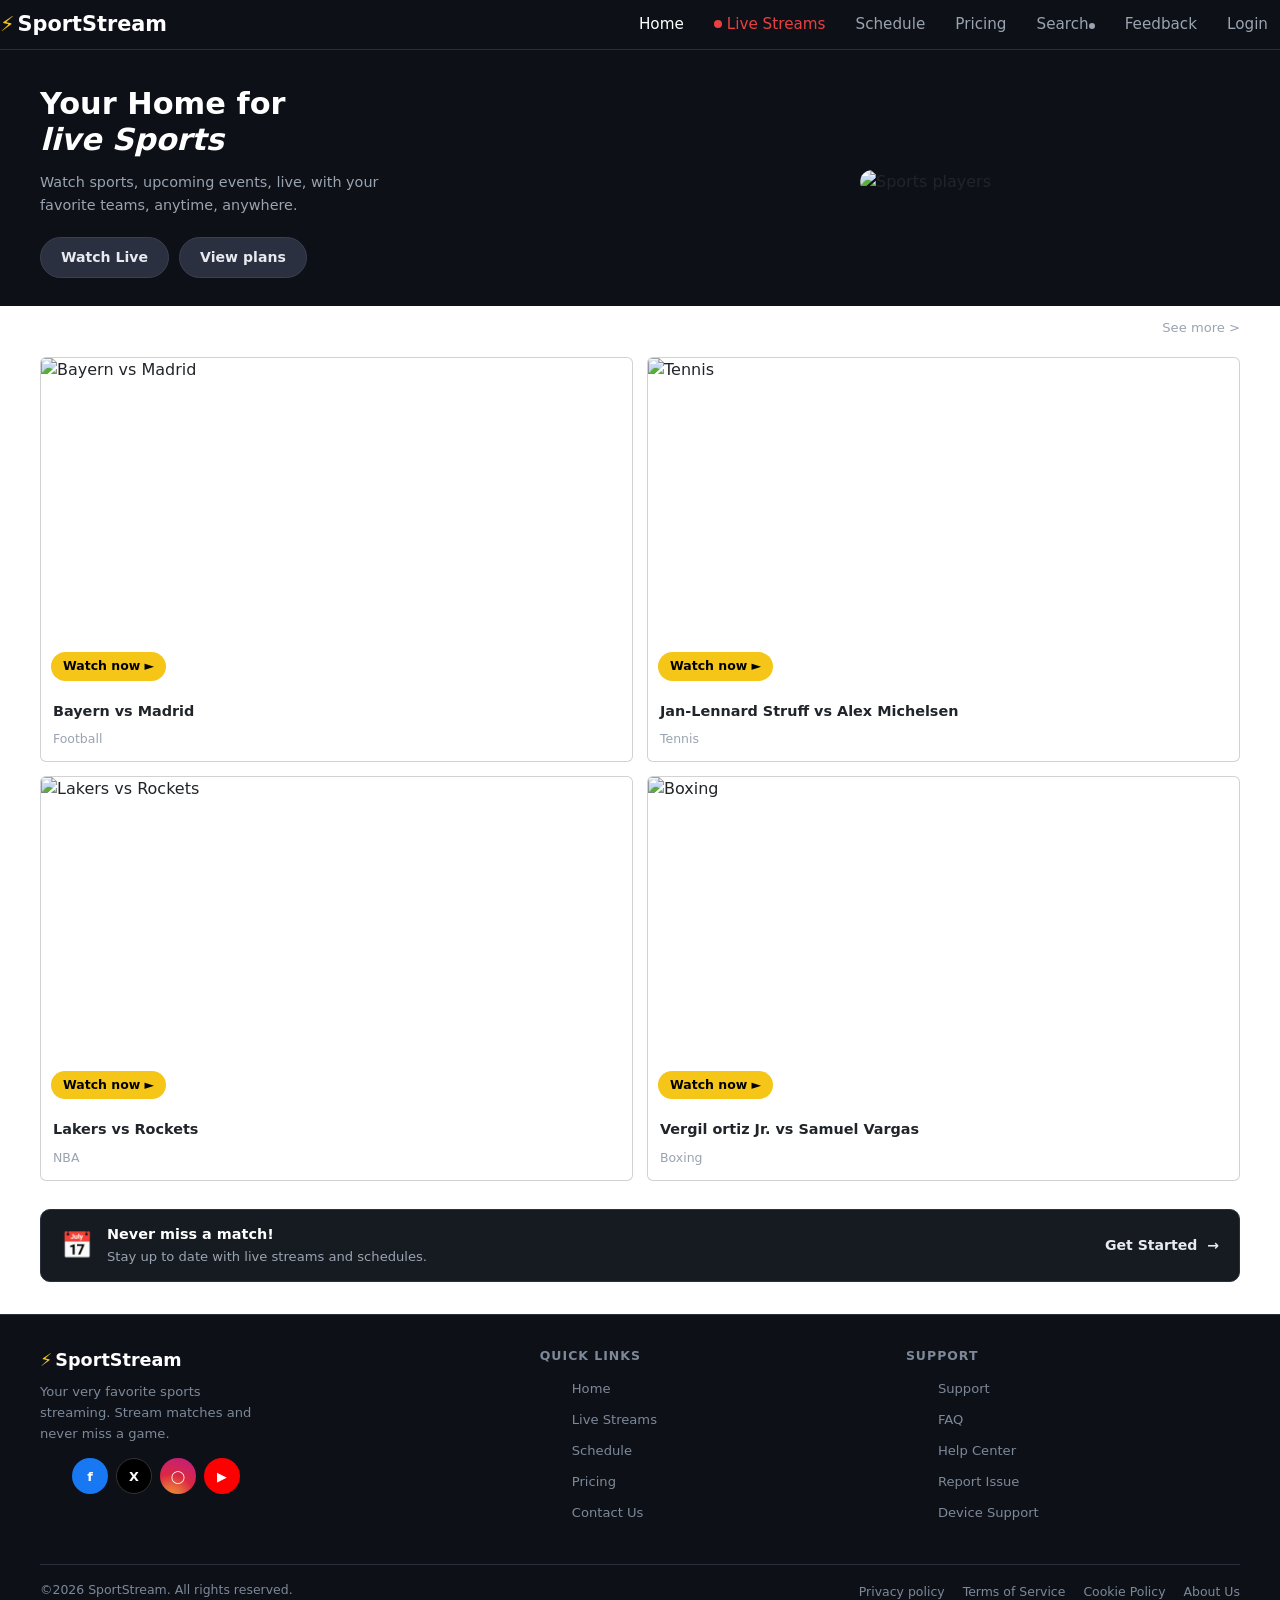
==== commit 550e58e3: "Update index.html" ====
--- a/index.html
+++ b/index.html
@@ -5,6 +5,7 @@
   <meta name="viewport" content="width=device-width, initial-scale=1.0">
   <title>SportStream - Home</title>
   <link rel="stylesheet" href="style.css"/>
+  <link href="https://cdn.jsdelivr.net/npm/bootstrap@5.3.0/dist/css/bootstrap.min.css" rel="stylesheet"> 
 </head>
 <body>
   
@@ -153,6 +154,8 @@
       </ul>
     </div>
   </footer>
+  <script src="https://cdn.jsdelivr.net/npm/bootstrap@5.3.0/dist/js/bootstrap.min.js">
+  </script>
 <script src="script.js"></script>
 </body>
 </html>
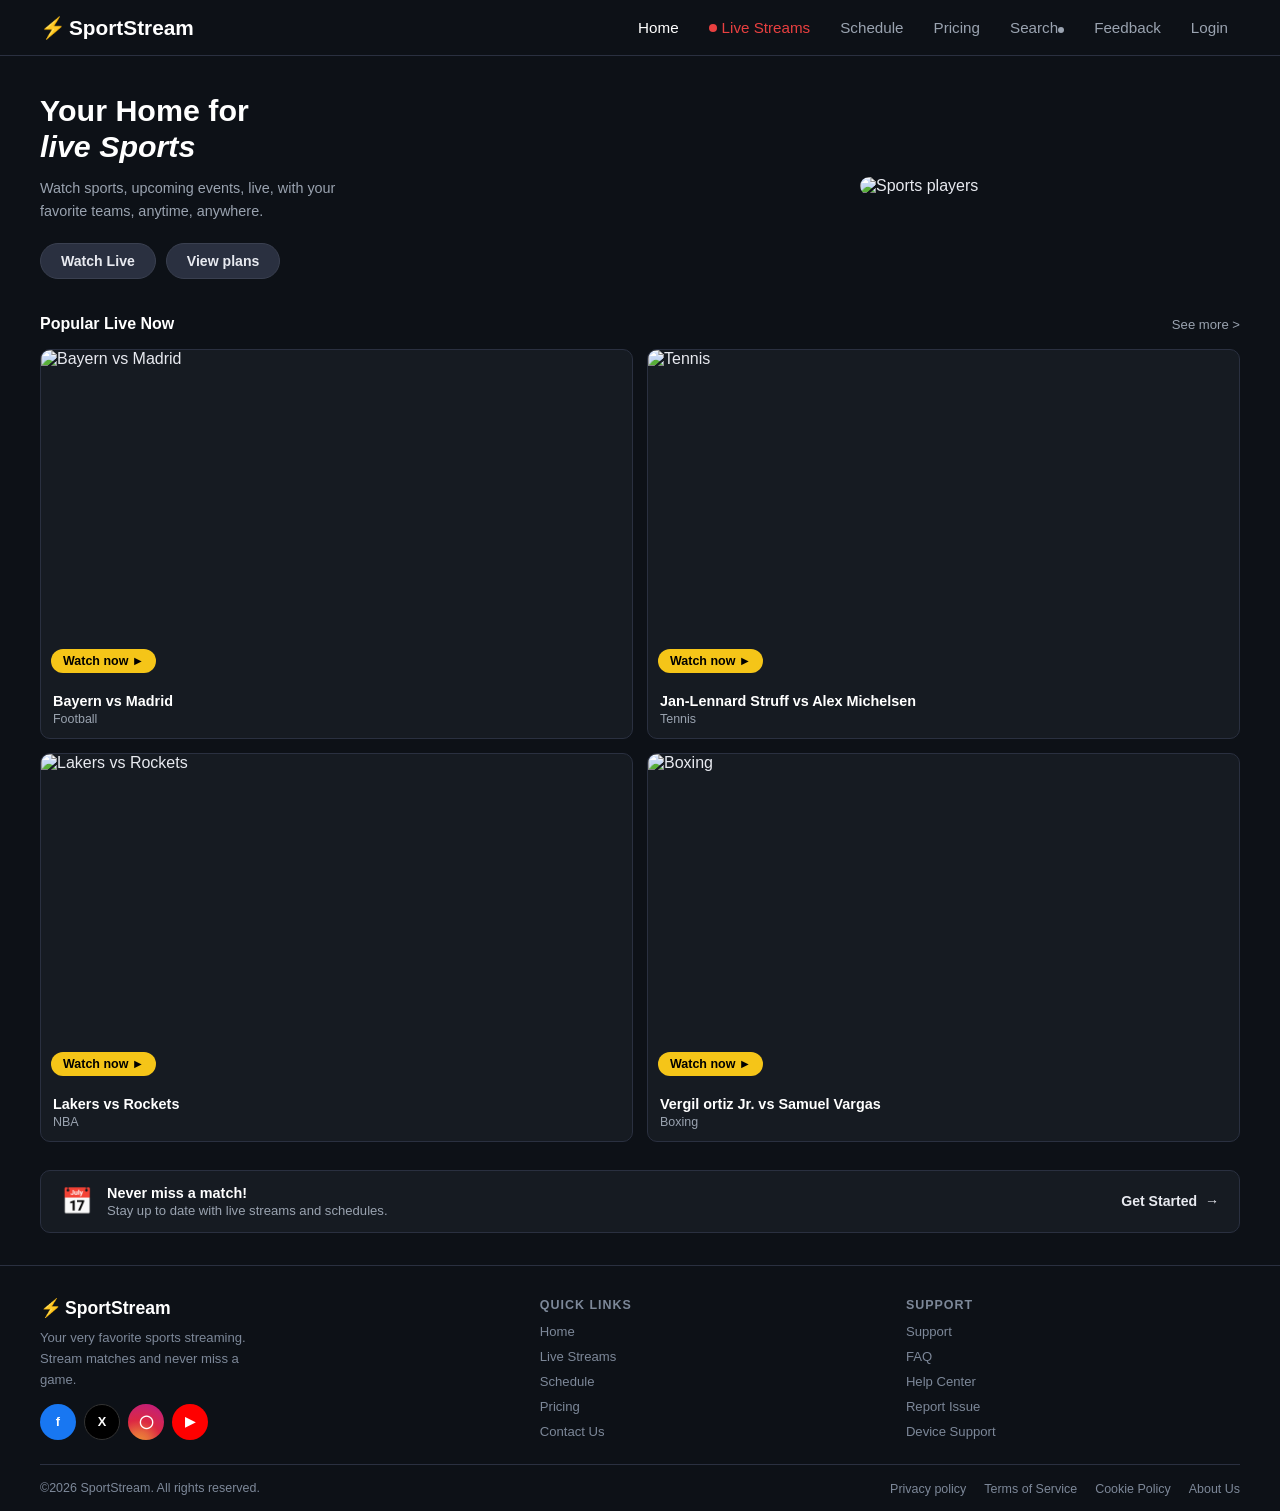
==== commit 4db15cb2: "Update index.html" ====
--- a/index.html
+++ b/index.html
@@ -5,7 +5,6 @@
   <meta name="viewport" content="width=device-width, initial-scale=1.0">
   <title>SportStream - Home</title>
   <link rel="stylesheet" href="style.css"/>
-  <link href="https://cdn.jsdelivr.net/npm/bootstrap@5.3.0/dist/css/bootstrap.min.css" rel="stylesheet"> 
 </head>
 <body>
   
@@ -154,8 +153,6 @@
       </ul>
     </div>
   </footer>
-  <script src="https://cdn.jsdelivr.net/npm/bootstrap@5.3.0/dist/js/bootstrap.min.js">
-  </script>
 <script src="script.js"></script>
 </body>
 </html>
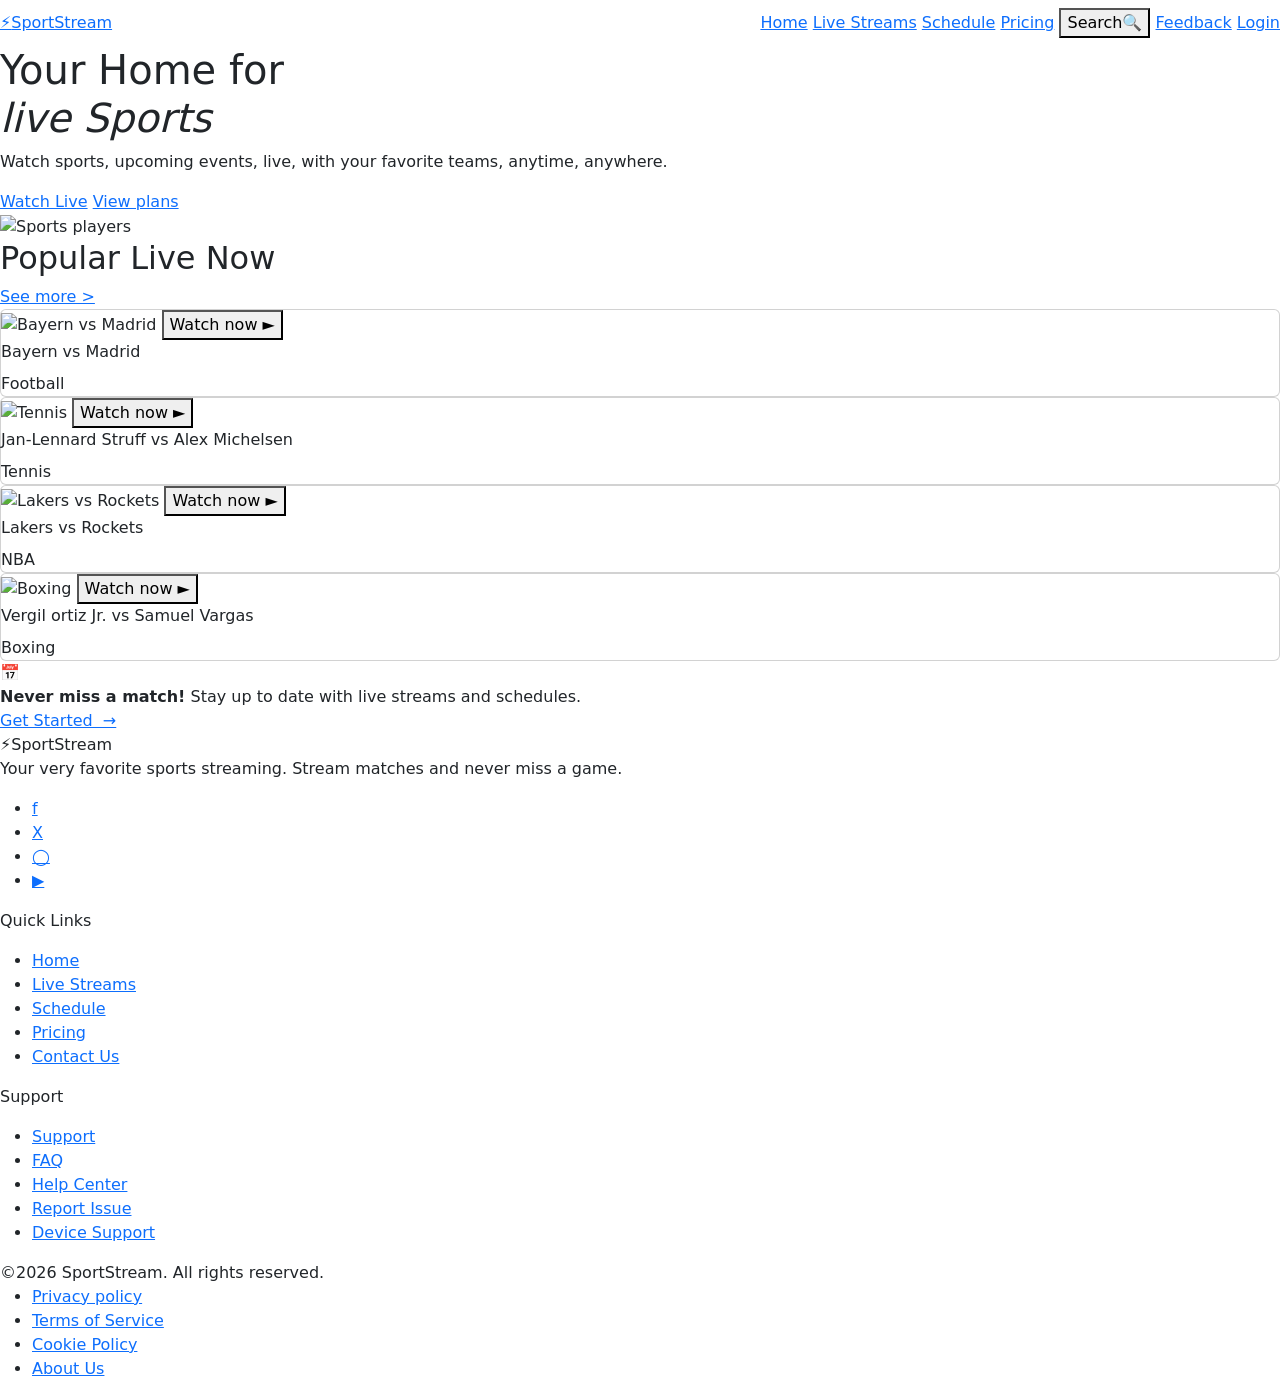
==== commit c16b2a83: "Add files via upload" ====
--- a/index.html
+++ b/index.html
@@ -4,6 +4,7 @@
   <meta charset="UTF-8">
   <meta name="viewport" content="width=device-width, initial-scale=1.0">
   <title>SportStream - Home</title>
+  <link href="https://cdn.jsdelivr.net/npm/bootstrap@5.3.0/dist/css/bootstrap.min.css" rel="stylesheet">
   <link rel="stylesheet" href="style.css"/>
 </head>
 <body>
@@ -16,7 +17,7 @@
         <a href="live-streams.html" class="live-link"><span class="live-dot"></span>Live Streams</a>
         <a href="schedule.html">Schedule</a>
         <a href="pricing.html">Pricing</a>
-        <button type="button" class="search-btn">Search<span class="search-dot"></span></button>
+        <button type="button" class="search-btn">Search&#128269;</button>
         <a href="feedback.html">Feedback</a>
         <a href="login.html">Login</a>
       </div>
@@ -50,7 +51,9 @@
         <div class="card">
           <div class="card-thumb">
             <img src="https://images.unsplash.com/photo-1570498839593-e565b39455fc?w=600&q=80" alt="Bayern vs Madrid" />
-            <button class="watch-btn">Watch now &#9658;</button>
+            <button class="watch-btn" onclick="goToLiveStreams('bayern')">
+              Watch now &#9658;
+            </button>
           </div>
           <div class="card-info">
             <div class="card-title">Bayern vs Madrid</div>
@@ -61,7 +64,9 @@
         <div class="card">
           <div class="card-thumb">
             <img src="https://i.ytimg.com/vi/9aR6r5jMe1M/maxresdefault.jpg" alt="Tennis" />
-            <button class="watch-btn">Watch now &#9658;</button>
+            <button class="watch-btn" onclick="goToLiveStreams('tennis')">
+              Watch now &#9658;
+            </button>
           </div>
           <div class="card-info">
             <div class="card-title">Jan-Lennard Struff vs Alex Michelsen</div>
@@ -72,7 +77,9 @@
         <div class="card">
           <div class="card-thumb">
             <img src="https://images.gmanews.tv/webpics/2026/03/2026-03-17T020224Z_1106949953_MT1USATODAY28518084_RTRMADP_3_NBA-LOS-ANGELES-LAKERS-AT-HOUSTON-ROCKETS_2026_03_17_12_24_47.JPG" alt="Lakers vs Rockets" />
-            <button class="watch-btn">Watch now &#9658;</button>
+            <button class="watch-btn" onclick="goToLiveStreams('lakers')">
+              Watch now &#9658;
+            </button>
           </div>
           <div class="card-info">
             <div class="card-title">Lakers vs Rockets</div>
@@ -83,7 +90,9 @@
         <div class="card">
           <div class="card-thumb">
             <img src="https://th.bing.com/th/id/R.4ecfd4ae4a869744384f631cf0d48064?rik=8CR1aDQLKYYQnQ&pid=ImgRaw&r=0" alt="Boxing" />
-            <button class="watch-btn">Watch now &#9658;</button>
+            <button class="watch-btn" onclick="goToLiveStreams('boxing')">
+              Watch now &#9658;
+            </button>
           </div>
           <div class="card-info">
             <div class="card-title">Vergil ortiz Jr. vs Samuel Vargas</div>
@@ -122,7 +131,7 @@
       <div class="footer-col">
         <p class="col-title">Quick Links</p>
         <ul class="footer-menu">
-          <li><a href="home.html">Home</a></li>
+          <li><a href="index.html">Home</a></li>
           <li><a href="live-streams.html">Live Streams</a></li>
           <li><a href="schedule.html">Schedule</a></li>
           <li><a href="pricing.html">Pricing</a></li>
@@ -153,6 +162,7 @@
       </ul>
     </div>
   </footer>
+  <script src="https://cdn.jsdelivr.net/npm/bootstrap@5.3.0/dist/js/bootstrap.bundle.min.js"></script>
 <script src="script.js"></script>
 </body>
 </html>
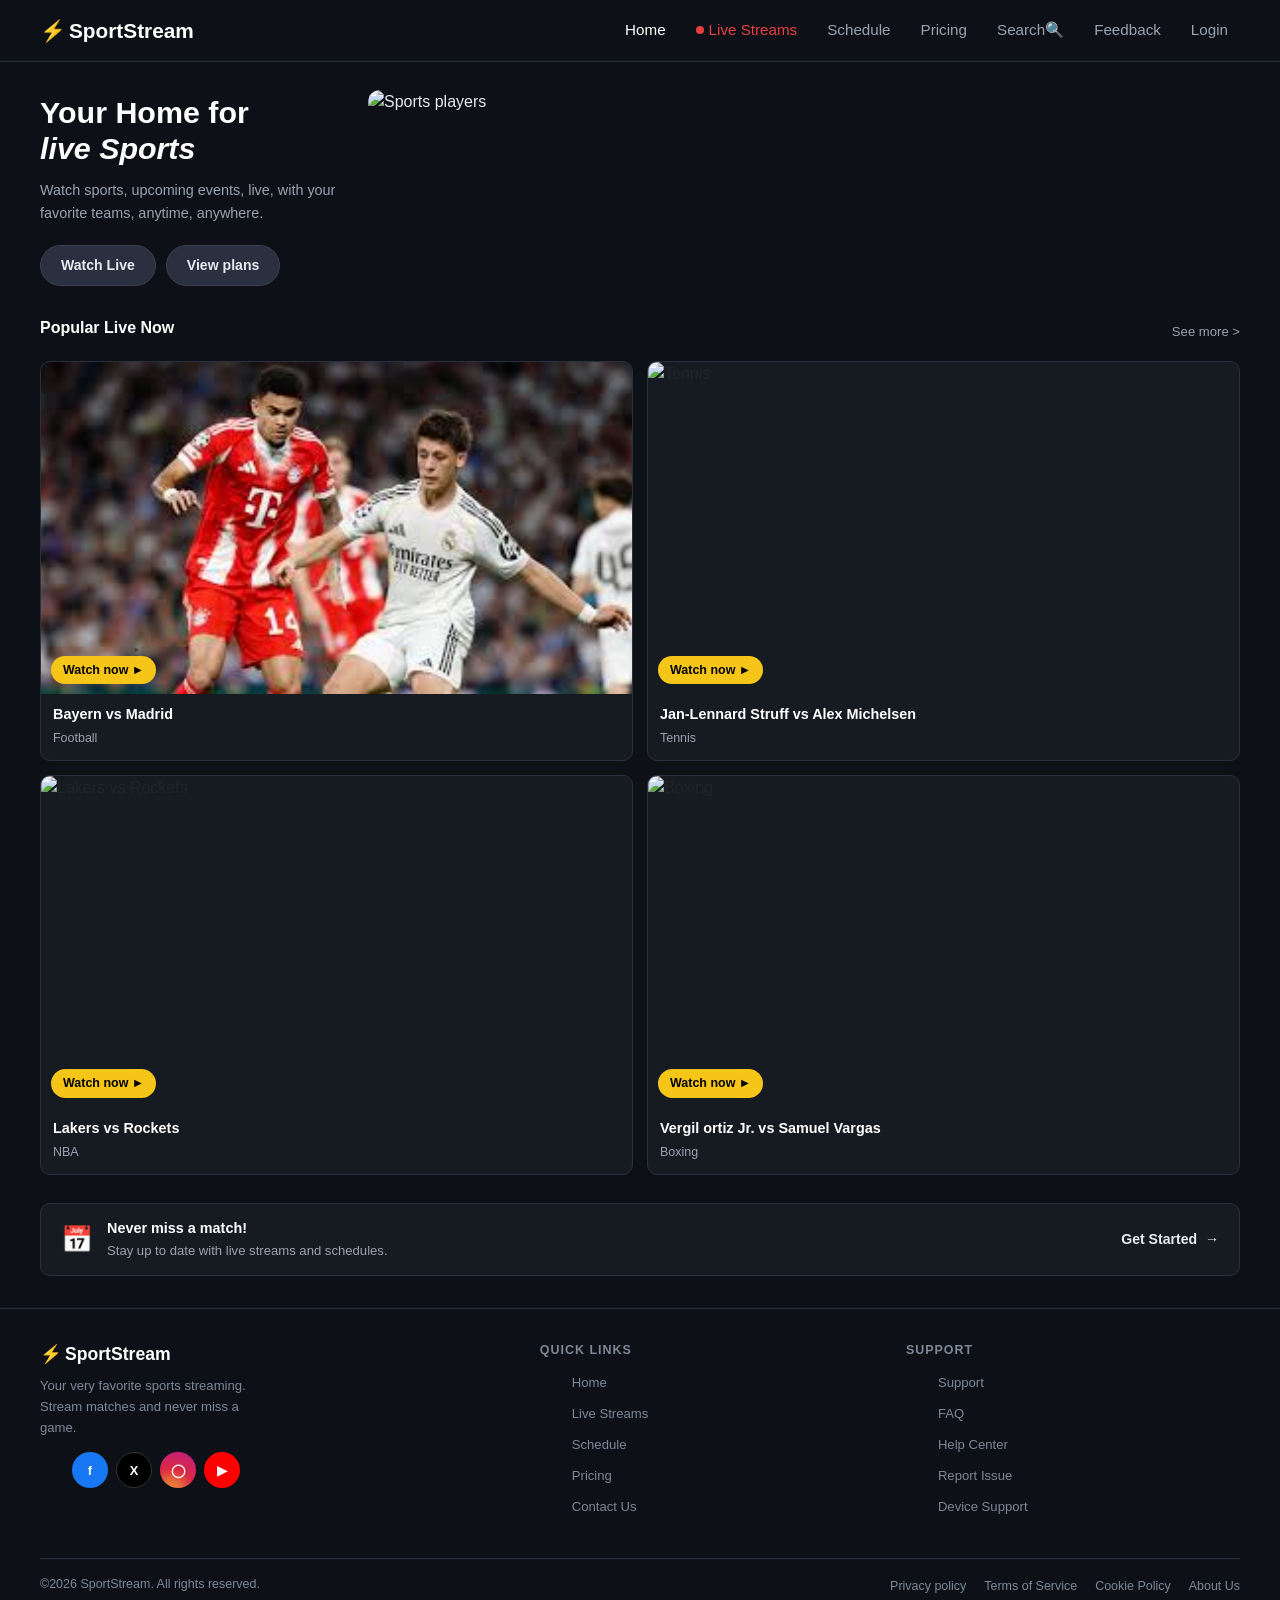
==== commit accd27c7: "Add files via upload" ====
--- a/index.html
+++ b/index.html
@@ -50,7 +50,7 @@
 
         <div class="card">
           <div class="card-thumb">
-            <img src="https://images.unsplash.com/photo-1570498839593-e565b39455fc?w=600&q=80" alt="Bayern vs Madrid" />
+            <img src="[data-uri]" alt="Bayern vs Madrid" />
             <button class="watch-btn" onclick="goToLiveStreams('bayern')">
               Watch now &#9658;
             </button>
--- a/style.css
+++ b/style.css
@@ -0,0 +1,1383 @@
+/* RESET & BASE*/
+* {
+  box-sizing: border-box;
+  margin: 0;
+  padding: 0;
+}
+
+body {
+  font-family: sans-serif;
+  background: #0d1117;
+  color: #e8eaf0;
+  min-height: 100vh;
+}
+
+a   { text-decoration: none; color: inherit; }
+img { display: block; max-width: 100%; }
+ul  { list-style: none; }
+
+/* NAVBAR */
+.navbar {
+  display: flex;
+  align-items: center;
+  padding: 14px 40px;
+  background: #0d1117;
+  border-bottom: 1px solid #2a3040;
+  gap: 12px;
+}
+
+.logo {
+  font-size: 1.3rem;
+  font-weight: 700;
+  color: #ffffff;
+  text-decoration: none;
+  white-space: nowrap;
+  margin-right: auto;
+}
+
+.bolt {
+  color: #f5c518;
+  margin-right: 3px;
+}
+
+.nav-links {
+  display: flex;
+  align-items: center;
+  gap: 6px;
+}
+
+.nav-links a {
+  font-size: .95rem;
+  font-weight: 500;
+  color: #9aa3b0;
+  text-decoration: none;
+  padding: 5px 12px;
+  border-radius: 20px;
+  transition: color .2s;
+}
+
+.nav-links a:hover,
+.nav-links a.active {
+  color: #ffffff;
+}
+
+.search-btn {
+  font-size: .95rem;
+  font-weight: 500;
+  color: #9aa3b0;
+  padding: 5px 12px;
+  border-radius: 20px;
+  background: none;
+  border: none;
+  cursor: pointer;
+  transition: color .2s;
+  font-family: inherit;
+}
+
+.search-btn:hover { color: #ffffff; }
+
+.live-link {
+  color: #e84040 !important;
+  display: flex;
+  align-items: center;
+  gap: 5px;
+}
+
+.live-dot {
+  width: 8px;
+  height: 8px;
+  border-radius: 50%;
+  background: #e84040;
+  display: inline-block;
+  animation: blink 1.4s infinite;
+}
+
+@keyframes blink {
+  0%, 100% { opacity: 1; }
+  50%       { opacity: 0.3; }
+}
+
+.hamburger {
+  display: none;
+  flex-direction: column;
+  gap: 5px;
+  background: none;
+  border: none;
+  cursor: pointer;
+  padding: 6px;
+}
+
+.hamburger span {
+  display: block;
+  width: 22px;
+  height: 2px;
+  background: #9aa3b0;
+  border-radius: 2px;
+  transition: all .3s;
+}
+
+.hamburger.open span:nth-child(1) { transform: translateY(7px) rotate(45deg); background: #f5c518; }
+.hamburger.open span:nth-child(2) { opacity: 0; }
+.hamburger.open span:nth-child(3) { transform: translateY(-7px) rotate(-45deg); background: #f5c518; }
+
+/* HOME — HERO */
+.hero {
+  display: flex;
+  align-items: center;
+  justify-content: flex-start;
+  gap: 8px;
+  padding: 28px 40px 20px;
+  background: #0d1117;
+}
+
+.hero-text {
+  flex: 0 0 auto;
+  width: 320px;
+  max-width: 320px;
+}
+
+.hero-text h1 {
+  font-size: 1.9rem;
+  font-weight: 700;
+  color: #ffffff;
+  line-height: 1.2;
+  margin-bottom: 12px;
+}
+
+.hero-text h1 em {
+  font-style: italic;
+  color: #ffffff;
+}
+
+.hero-text p {
+  font-size: .9rem;
+  color: #9aa3b0;
+  line-height: 1.6;
+  margin-bottom: 20px;
+}
+
+.hero-btns {
+  display: flex;
+  gap: 10px;
+  flex-wrap: wrap;
+}
+
+.hero-image {
+  flex: 0 0 auto;
+  width: 340px;
+  max-width: 340px;
+}
+
+.hero-image img {
+  width: 100%;
+  height: 200px;
+  border-radius: 12px;
+  object-fit: cover;
+  object-position: center top;
+  display: block;
+}
+
+/* BUTTONS */
+.btn-dark {
+  display: inline-block;
+  padding: 9px 20px;
+  background: #2a3040;
+  color: #e8eaf0;
+  font-size: .88rem;
+  font-weight: 600;
+  border-radius: 999px;
+  border: 1px solid #3a4050;
+  transition: background .2s;
+  text-decoration: none;
+  cursor: pointer;
+  font-family: inherit;
+}
+
+.btn-dark:hover { background: #3a4050; }
+
+.btn-cta {
+  font-size: .88rem;
+  font-weight: 600;
+  color: #e8eaf0;
+  text-decoration: none;
+  display: flex;
+  align-items: center;
+  gap: 6px;
+  white-space: nowrap;
+  transition: color .2s;
+}
+
+.btn-cta:hover { color: #f5c518; }
+
+/*HOME — POPULAR SECTION */
+.popular,
+.popular-section {
+  padding: 8px 40px 24px;
+}
+
+.section-header {
+  display: flex;
+  justify-content: space-between;
+  align-items: center;
+  margin-bottom: 16px;
+}
+
+.section-title,
+.section-header h2 {
+  font-size: 1rem;
+  font-weight: 700;
+  color: #ffffff;
+}
+
+.see-more {
+  font-size: .82rem;
+  color: #9aa3b0;
+  text-decoration: none;
+  transition: color .2s;
+}
+
+.see-more:hover { color: #f5c518; }
+
+.cards-grid {
+  display: grid;
+  grid-template-columns: 1fr 1fr;
+  gap: 14px;
+}
+
+/* HOME — CARDS */
+.card {
+  background: #161b22;
+  border: 1px solid #2a3040;
+  border-radius: 10px;
+  overflow: hidden;
+}
+
+.card-thumb {
+  position: relative;
+  aspect-ratio: 16 / 9;
+  overflow: hidden;
+}
+
+.card-thumb img {
+  width: 100%;
+  height: 100%;
+  object-fit: cover;
+  transition: transform .3s;
+}
+
+.card:hover .card-thumb img { transform: scale(1.05); }
+
+.card-live-badge {
+  position: absolute;
+  top: 8px;
+  left: 8px;
+  background: #e84040;
+  color: #fff;
+  font-size: .7rem;
+  font-weight: 700;
+  padding: 3px 8px;
+  border-radius: 999px;
+  letter-spacing: .5px;
+}
+
+.watch-btn {
+  position: absolute;
+  bottom: 10px;
+  left: 10px;
+  background: #f5c518;
+  color: #000;
+  font-size: .78rem;
+  font-weight: 700;
+  padding: 5px 12px;
+  border-radius: 999px;
+  border: none;
+  cursor: pointer;
+  transition: transform .15s;
+  font-family: inherit;
+}
+
+.watch-btn:hover { transform: scale(1.05); }
+
+.card-info {
+  padding: 10px 12px 12px;
+}
+
+.card-title {
+  font-size: .9rem;
+  font-weight: 700;
+  color: #ffffff;
+  margin-bottom: 3px;
+}
+
+.card-sport {
+  font-size: .78rem;
+  color: #9aa3b0;
+}
+
+.sport-tag {
+  display: inline-block;
+  background: #2a3040;
+  color: #e8eaf0;
+  font-size: .7rem;
+  font-weight: 600;
+  padding: 2px 7px;
+  border-radius: 999px;
+  margin-right: 4px;
+}
+
+/* HOME — CTA BANNER */
+.cta-banner {
+  display: flex;
+  align-items: center;
+  gap: 14px;
+  margin: 4px 40px 0;
+  background: #161b22;
+  border: 1px solid #2a3040;
+  border-radius: 10px;
+  padding: 14px 20px;
+  flex-wrap: wrap;
+}
+
+.cta-icon { font-size: 1.6rem; }
+
+.cta-text {
+  flex: 1;
+  display: flex;
+  flex-direction: column;
+  gap: 2px;
+}
+
+.cta-text h3,
+.cta-text strong {
+  font-size: .9rem;
+  font-weight: 700;
+  color: #ffffff;
+}
+
+.cta-text p,
+.cta-text span {
+  font-size: .82rem;
+  color: #9aa3b0;
+}
+
+/* LOGIN PAGE */
+.page {
+  display: flex;
+  justify-content: center;
+  align-items: flex-start;
+  padding: 48px 24px;
+  min-height: calc(100vh - 61px);
+}
+
+.page .card {
+  display: flex;
+  flex-direction: row;
+  gap: 48px;
+  background: #161b22;
+  border: 1px solid #2a3040;
+  border-radius: 16px;
+  padding: 48px 44px;
+  width: 100%;
+  max-width: 860px;
+  align-items: flex-start;
+  overflow: visible;
+}
+
+.form-panel {
+  flex: 1;
+  display: flex;
+  flex-direction: column;
+  gap: 14px;
+  min-width: 0;
+}
+
+.form-title {
+  font-size: 2rem;
+  font-weight: 700;
+  color: #ffffff;
+  margin-bottom: 6px;
+}
+
+.field {
+  display: flex;
+  flex-direction: column;
+  gap: 6px;
+}
+
+.field label {
+  font-size: .88rem;
+  color: #9aa3b0;
+}
+
+.field input {
+  width: 100%;
+  padding: 11px 14px;
+  background: #ffffff;
+  border: 1px solid #ccc;
+  border-radius: 8px;
+  font-size: .95rem;
+  color: #111;
+  outline: none;
+}
+
+.field input:focus { border-color: #f5c518; }
+
+.form-row {
+  display: flex;
+  justify-content: space-between;
+  align-items: center;
+  margin-top: 2px;
+}
+
+.remember-label {
+  display: flex;
+  align-items: center;
+  gap: 8px;
+  font-size: .88rem;
+  color: #9aa3b0;
+  cursor: pointer;
+}
+
+.remember-label input[type="checkbox"] {
+  width: 16px;
+  height: 16px;
+  accent-color: #f5c518;
+  cursor: pointer;
+}
+
+.forgot-link {
+  font-size: .88rem;
+  color: #9aa3b0;
+  text-decoration: none;
+  transition: color .2s;
+}
+
+.forgot-link:hover { color: #ffffff; }
+
+.btn-login {
+  width: 100%;
+  padding: 13px;
+  background: #1a1f2b;
+  color: #ffffff;
+  font-size: 1rem;
+  font-weight: 600;
+  border: none;
+  border-radius: 999px;
+  cursor: pointer;
+  margin-top: 4px;
+  transition: background .2s;
+  font-family: inherit;
+}
+
+.btn-login:hover { background: #2a3040; }
+
+.signup-text {
+  font-size: .88rem;
+  color: #9aa3b0;
+}
+
+.signup-link {
+  color: #ffffff;
+  font-weight: 700;
+  text-decoration: none;
+  margin-left: 2px;
+}
+
+.signup-link:hover { text-decoration: underline; }
+
+.promo-panel {
+  flex: 1;
+  display: flex;
+  flex-direction: column;
+  align-items: center;
+  text-align: center;
+  gap: 12px;
+  min-width: 0;
+}
+
+.promo-img {
+  width: 100%;
+  border-radius: 12px;
+  object-fit: cover;
+  max-height: 220px;
+}
+
+.promo-title {
+  font-size: 1.25rem;
+  font-weight: 700;
+  color: #ffffff;
+  line-height: 1.3;
+}
+
+.promo-sub {
+  font-size: .9rem;
+  color: #9aa3b0;
+}
+
+.btn-explore {
+  display: inline-block;
+  padding: 11px 28px;
+  background: #1a1f2b;
+  color: #ffffff;
+  font-size: .95rem;
+  font-weight: 600;
+  border-radius: 999px;
+  text-decoration: none;
+  transition: background .2s;
+}
+
+.btn-explore:hover { background: #2a3040; }
+
+
+
+/* Highlight the row currently playing */
+.stream-row.active-stream {
+  background: rgba(245, 197, 24, .06);
+  border-radius: 8px;
+}
+
+.stream-row.active-stream .btn-watch {
+  background: #e0b310;
+}
+
+/* LIVE STREAMS PAGE — FILTER BAR & LIST */
+.streams-page {
+  max-width: 1080px;
+  margin: 0 auto;
+  padding: 0 32px 48px;
+}
+
+.streams-filterbar {
+  display: flex;
+  align-items: center;
+  gap: 12px;
+  flex-wrap: wrap;
+  padding: 18px 0 16px;
+  border-bottom: 1px solid #2a3040;
+  margin-bottom: 4px;
+}
+
+.streams-page-title {
+  font-size: .92rem;
+  font-weight: 600;
+  color: #e8eaf0;
+  margin-right: auto;
+  letter-spacing: .01em;
+}
+
+.streams-filters {
+  display: flex;
+  align-items: center;
+  gap: 10px;
+  flex-wrap: wrap;
+}
+
+.filter-label {
+  position: relative;
+  display: inline-flex;
+  align-items: center;
+  cursor: pointer;
+}
+
+.filter-select {
+  appearance: none;
+  -webkit-appearance: none;
+  background: #1c232d;
+  border: 1px solid #2a3040;
+  color: #e8eaf0;
+  font-family: inherit;
+  font-size: .82rem;
+  font-weight: 500;
+  padding: 6px 28px 6px 14px;
+  border-radius: 999px;
+  cursor: pointer;
+  outline: none;
+  transition: border-color .2s;
+}
+
+.filter-select:hover,
+.filter-select:focus { border-color: #f5c518; }
+
+.filter-chevron {
+  position: absolute;
+  right: 10px;
+  font-size: .7rem;
+  color: #9aa3b0;
+  pointer-events: none;
+}
+
+.streams-list {
+  display: flex;
+  flex-direction: column;
+}
+
+.stream-row {
+  display: flex;
+  align-items: center;
+  gap: 20px;
+  padding: 14px 0;
+  border-bottom: 1px solid #1e2530;
+  transition: background .15s;
+}
+
+.stream-row:last-child { border-bottom: none; }
+.stream-row:hover { background: rgba(255,255,255,.02); border-radius: 8px; }
+
+.stream-thumb {
+  flex-shrink: 0;
+  width: 140px;
+  height: 82px;
+  border-radius: 8px;
+  overflow: hidden;
+  margin: 0;
+}
+
+.stream-thumb img {
+  width: 100%;
+  height: 100%;
+  object-fit: cover;
+  display: block;
+  transition: transform .3s;
+}
+
+.stream-row:hover .stream-thumb img { transform: scale(1.04); }
+
+.stream-info {
+  flex: 1;
+  min-width: 0;
+}
+
+.stream-teams {
+  font-size: .95rem;
+  font-weight: 600;
+  color: #ffffff;
+  margin-bottom: 4px;
+  white-space: nowrap;
+  overflow: hidden;
+  text-overflow: ellipsis;
+}
+
+.stream-league {
+  font-size: .82rem;
+  color: #9aa3b0;
+}
+
+.stream-meta { flex-shrink: 0; }
+
+.stream-live-badge {
+  display: inline-block;
+  background: #e84040;
+  color: #ffffff;
+  font-size: .68rem;
+  font-weight: 700;
+  letter-spacing: .06em;
+  padding: 3px 9px;
+  border-radius: 999px;
+}
+
+.btn-watch {
+  flex-shrink: 0;
+  display: inline-flex;
+  align-items: center;
+  gap: 6px;
+  background: #f5c518;
+  color: #000000;
+  font-size: .82rem;
+  font-weight: 700;
+  padding: 8px 18px;
+  border-radius: 999px;
+  border: none;
+  text-decoration: none;
+  white-space: nowrap;
+  cursor: pointer;
+  transition: background .2s, transform .15s;
+  font-family: inherit;
+}
+
+.btn-watch:hover {
+  background: #e0b310;
+  transform: scale(1.03);
+}
+
+/* PRICING PAGE */
+.pricing-page {
+  max-width: 1080px;
+  margin: 0 auto;
+  padding: 40px 32px;
+}
+
+.pricing-title {
+  font-size: 2rem;
+  font-weight: 700;
+  color: #ffffff;
+  margin-bottom: 32px;
+}
+
+.pricing-cards {
+  display: flex;
+  gap: 20px;
+  align-items: stretch;
+  margin-bottom: 28px;
+  flex-wrap: wrap;
+}
+
+.pricing-card {
+  flex: 1;
+  min-width: 220px;
+  background: #ffffff;
+  border: 1px solid #dde1e8;
+  border-radius: 14px;
+  padding: 28px 24px;
+  display: flex;
+  flex-direction: column;
+  gap: 6px;
+}
+
+.pricing-card.featured {
+  border: 2px solid #111111;
+}
+
+.plan-name {
+  font-size: 1.15rem;
+  font-weight: 700;
+  color: #111111;
+  margin: 0;
+}
+
+.plan-price {
+  font-size: .95rem;
+  color: #555555;
+  margin: 4px 0 8px;
+}
+
+.price-amt {
+  font-size: 1.5rem;
+  font-weight: 700;
+  color: #111111;
+}
+
+.plan-tier {
+  font-size: .85rem;
+  font-weight: 700;
+  color: #111111;
+  margin-bottom: 6px;
+}
+
+.plan-features {
+  list-style: none;
+  padding: 0;
+  margin: 0 0 20px;
+  display: flex;
+  flex-direction: column;
+  gap: 8px;
+  flex: 1;
+}
+
+.plan-features li {
+  font-size: .88rem;
+  color: #555555;
+  padding-bottom: 8px;
+  border-bottom: 1px solid #eeeeee;
+  display: flex;
+  align-items: center;
+  gap: 7px;
+}
+
+.plan-features li::before {
+  content: '✓';
+  color: #111111;
+  font-weight: 700;
+  font-size: .85rem;
+  flex-shrink: 0;
+}
+
+.plan-features li:last-child { border-bottom: none; }
+
+.btn-plan {
+  width: 100%;
+  padding: 12px;
+  background: #1a1f2b;
+  color: #ffffff;
+  font-size: .95rem;
+  font-weight: 600;
+  border: 1px solid #2a3040;
+  border-radius: 999px;
+  cursor: pointer;
+  margin-top: auto;
+  transition: background .2s, border-color .2s;
+  font-family: inherit;
+}
+
+.btn-plan:hover {
+  background: #2a3040;
+  border-color: #3a4050;
+}
+
+.pricing-help {
+  display: flex;
+  justify-content: space-between;
+  align-items: center;
+  flex-wrap: wrap;
+  gap: 14px;
+  background: #161b22;
+  border: 1px solid #2a3040;
+  border-radius: 12px;
+  padding: 20px 28px;
+}
+
+.pricing-help strong {
+  display: block;
+  font-size: 1rem;
+  color: #ffffff;
+  margin-bottom: 4px;
+}
+
+.pricing-help p {
+  font-size: .88rem;
+  color: #9aa3b0;
+  margin: 0;
+}
+
+.help-link {
+  font-size: .9rem;
+  font-weight: 600;
+  color: #e8eaf0;
+  text-decoration: none;
+  white-space: nowrap;
+  transition: color .2s;
+}
+
+.help-link:hover { color: #f5c518; }
+
+/* SCHEDULE PAGE */
+.schedule-page {
+  max-width: 1080px;
+  margin: 0 auto;
+  padding: 40px 32px;
+}
+
+.schedule-header {
+  display: flex;
+  align-items: center;
+  gap: 12px;
+  flex-wrap: wrap;
+  margin-bottom: 28px;
+}
+
+.schedule-title {
+  font-size: 2rem;
+  font-weight: 700;
+  color: #ffffff;
+  margin-right: auto;
+}
+
+.sched-date-select {
+  background: #161b22;
+  border: 1px solid #2a3040;
+  color: #e8eaf0;
+  font-family: inherit;
+  font-size: .88rem;
+  padding: 7px 14px;
+  border-radius: 999px;
+  cursor: pointer;
+  outline: none;
+  appearance: none;
+  transition: border-color .2s;
+}
+
+.sched-date-select:hover { border-color: #f5c518; }
+
+.btn-filter {
+  background: #161b22;
+  border: 1px solid #2a3040;
+  color: #e8eaf0;
+  font-family: inherit;
+  font-size: .88rem;
+  font-weight: 600;
+  padding: 7px 18px;
+  border-radius: 999px;
+  cursor: pointer;
+  transition: border-color .2s, color .2s;
+}
+
+.btn-filter:hover { border-color: #f5c518; color: #f5c518; }
+
+.schedule-table {
+  width: 100%;
+  border-collapse: collapse;
+  font-size: .9rem;
+}
+
+.schedule-table thead tr { border-bottom: 1px solid #2a3040; }
+
+.schedule-table th {
+  font-size: .78rem;
+  font-weight: 600;
+  color: #7d8899;
+  text-transform: uppercase;
+  letter-spacing: .8px;
+  padding: 10px 12px;
+  text-align: left;
+}
+
+.schedule-table tbody tr {
+  border-bottom: 1px solid #2a3040;
+  transition: background .15s;
+}
+
+.schedule-table tbody tr:hover { background: #161b22; }
+
+.schedule-table td {
+  padding: 14px 12px;
+  vertical-align: top;
+  color: #e8eaf0;
+}
+
+.sched-date {
+  color: #9aa3b0;
+  font-weight: 600;
+  white-space: nowrap;
+  font-size: .88rem;
+}
+
+.sched-time {
+  color: #9aa3b0;
+  white-space: nowrap;
+  font-size: .88rem;
+}
+
+.sched-teams {
+  font-weight: 600;
+  color: #ffffff;
+}
+
+.sched-sport {
+  display: inline-block;
+  background: #1c232d;
+  border: 1px solid #2a3040;
+  color: #e8eaf0;
+  font-size: .78rem;
+  padding: 3px 10px;
+  border-radius: 999px;
+  white-space: nowrap;
+}
+
+.sched-league {
+  color: #9aa3b0;
+  font-size: .85rem;
+}
+
+.sched-remind {
+  background: #1c232d;
+  border: 1px solid #2a3040;
+  color: #9aa3b0;
+  font-family: inherit;
+  font-size: .78rem;
+  padding: 5px 12px;
+  border-radius: 999px;
+  cursor: pointer;
+  white-space: nowrap;
+  transition: background .2s, color .2s, border-color .2s;
+}
+
+.sched-remind:hover,
+.sched-remind.active {
+  background: #f5c518;
+  color: #000;
+  border-color: #f5c518;
+}
+
+.see-more-link {
+  display: inline-block;
+  margin-top: 20px;
+  font-size: .88rem;
+  color: #9aa3b0;
+  text-decoration: none;
+  transition: color .2s;
+}
+
+.see-more-link:hover { color: #f5c518; }
+
+/* FEEDBACK PAGE */
+.feedback-page {
+  max-width: 1080px;
+  margin: 0 auto;
+  padding: 40px 32px;
+}
+
+.feedback-title {
+  font-size: 2rem;
+  font-weight: 700;
+  color: #ffffff;
+  margin-bottom: 10px;
+}
+
+.feedback-sub {
+  font-size: .9rem;
+  color: #9aa3b0;
+  line-height: 1.6;
+  margin-bottom: 32px;
+}
+
+.feedback-layout {
+  display: flex;
+  gap: 48px;
+  align-items: flex-start;
+  flex-wrap: wrap;
+}
+
+.feedback-form-box {
+  flex: 1.3;
+  min-width: 260px;
+  display: flex;
+  flex-direction: column;
+  gap: 14px;
+}
+
+.feedback-form-title {
+  font-size: 1.1rem;
+  font-weight: 700;
+  color: #ffffff;
+  margin-bottom: 4px;
+}
+
+.fb-field {
+  display: flex;
+  flex-direction: column;
+  gap: 6px;
+}
+
+.fb-field label {
+  font-size: .85rem;
+  color: #9aa3b0;
+  font-weight: 500;
+}
+
+.fb-field input,
+.fb-field textarea {
+  width: 100%;
+  padding: 10px 14px;
+  background: #f5f5e8;
+  border: 1px solid #ccc;
+  border-radius: 8px;
+  font-size: .92rem;
+  color: #111;
+  font-family: inherit;
+  outline: none;
+  transition: border-color .2s;
+  resize: vertical;
+}
+
+.fb-field input:focus,
+.fb-field textarea:focus { border-color: #f5c518; }
+
+.btn-send {
+  align-self: flex-start;
+  padding: 10px 24px;
+  background: #2a3040;
+  color: #e8eaf0;
+  font-size: .92rem;
+  font-weight: 600;
+  border: 1px solid #3a4050;
+  border-radius: 999px;
+  cursor: pointer;
+  font-family: inherit;
+  transition: background .2s, border-color .2s;
+}
+
+.btn-send:hover {
+  background: #f5c518;
+  color: #000;
+  border-color: #f5c518;
+}
+
+.fb-toast {
+  display: none;
+  font-size: .88rem;
+  color: #2ecc71;
+  background: rgba(46, 204, 113, .1);
+  border: 1px solid rgba(46, 204, 113, .3);
+  border-radius: 8px;
+  padding: 8px 14px;
+}
+
+.feedback-info-box {
+  flex: 1;
+  min-width: 220px;
+  padding-top: 4px;
+}
+
+.info-title {
+  font-size: .95rem;
+  font-weight: 700;
+  color: #9aa3b0;
+  margin-bottom: 20px;
+}
+
+.contact-list {
+  list-style: none;
+  padding: 0;
+  margin: 0 0 24px;
+  display: flex;
+  flex-direction: column;
+  gap: 18px;
+}
+
+.contact-list li {
+  display: flex;
+  align-items: flex-start;
+  gap: 12px;
+}
+
+.ci-icon {
+  font-size: 1.1rem;
+  margin-top: 2px;
+  color: #9aa3b0;
+}
+
+.contact-list strong {
+  display: block;
+  font-size: .88rem;
+  color: #ffffff;
+  margin-bottom: 2px;
+}
+
+.contact-list span {
+  font-size: .85rem;
+  color: #9aa3b0;
+}
+
+.follow-title {
+  font-size: .85rem;
+  font-weight: 700;
+  color: #9aa3b0;
+  text-transform: uppercase;
+  letter-spacing: 1px;
+  margin-bottom: 12px;
+}
+
+.feedback-footer {
+  background: #0d1117;
+  border-top: 1px solid #2a3040;
+  padding: 0 32px;
+  margin-top: 48px;
+}
+
+/* FOOTER */
+.footer {
+  background: #0d1117;
+  border-top: 1px solid #2a3040;
+  margin-top: 32px;
+  padding: 32px 40px 0;
+}
+
+.footer-top {
+  display: flex;
+  gap: 32px;
+  flex-wrap: wrap;
+  padding-bottom: 24px;
+}
+
+.footer-brand {
+  flex: 1.4;
+  min-width: 180px;
+}
+
+.footer-col {
+  flex: 1;
+  min-width: 120px;
+}
+
+.footer-logo {
+  font-size: 1.1rem;
+  font-weight: 700;
+  color: #ffffff;
+  margin-bottom: 8px;
+}
+
+.footer-brand p {
+  font-size: .82rem;
+  color: #7d8899;
+  line-height: 1.6;
+  margin-bottom: 14px;
+  max-width: 220px;
+}
+
+.col-title {
+  font-size: .78rem;
+  font-weight: 700;
+  text-transform: uppercase;
+  letter-spacing: 1px;
+  color: #7d8899;
+  margin-bottom: 10px;
+}
+
+.footer-menu {
+  display: flex;
+  flex-direction: column;
+  gap: 7px;
+}
+
+.footer-menu a {
+  font-size: .82rem;
+  color: #7d8899;
+  text-decoration: none;
+  transition: color .2s;
+}
+
+.footer-menu a:hover { color: #f5c518; }
+
+.social-list {
+  display: flex;
+  gap: 8px;
+  margin-top: 14px;
+}
+
+.social-item {
+  width: 36px;
+  height: 36px;
+  border-radius: 50%;
+  display: inline-flex;
+  align-items: center;
+  justify-content: center;
+  font-size: .8rem;
+  font-weight: 700;
+  color: #ffffff;
+  text-decoration: none;
+  transition: opacity .2s, transform .2s;
+  padding: 0;
+  background: #2a3040;
+}
+
+.social-item:hover { opacity: .85; transform: scale(1.1); }
+
+.social-item.fb { background: #1877f2; }
+.social-item.x  { background: #000000; border: 1px solid #333; }
+.social-item.ig {
+  background: radial-gradient(circle at 30% 110%, #f09433, #e6683c 25%, #dc2743 50%, #cc2366 75%, #bc1888);
+}
+.social-item.yt { background: #ff0000; }
+
+.footer-bottom {
+  display: flex;
+  justify-content: space-between;
+  align-items: center;
+  flex-wrap: wrap;
+  gap: 10px;
+  border-top: 1px solid #2a3040;
+  padding: 14px 0;
+}
+
+.footer-bottom p,
+.footer-bottom span,
+.footer-bottom small {
+  font-size: .78rem;
+  color: #7d8899;
+  margin: 0;
+}
+
+.footer-legal {
+  display: flex;
+  gap: 18px;
+  flex-wrap: wrap;
+  list-style: none;
+  padding: 0;
+  margin: 0;
+}
+
+.footer-legal a {
+  font-size: .78rem;
+  color: #7d8899;
+  text-decoration: none;
+  transition: color .2s;
+}
+
+.footer-legal a:hover { color: #ffffff; }
+
+/* RESPONSIVE — MOBILE*/
+@media (max-width: 780px) {
+
+  /* NAVBAR */
+  .navbar {
+    flex-wrap: wrap;
+    padding: 14px 20px;
+    gap: 8px;
+  }
+
+  .hamburger { display: flex; }
+
+  .nav-links {
+    display: none;
+    flex-direction: column;
+    width: 100%;
+    padding: 10px 0 4px;
+    gap: 2px;
+  }
+
+  .nav-links.open { display: flex; }
+
+  .nav-links a,
+  .nav-links .search-btn {
+    padding: 8px 12px;
+    border-radius: 8px;
+    width: 100%;
+    text-align: left;
+  }
+
+  /* HOME */
+  .hero {
+    flex-direction: column;
+    padding: 20px;
+    gap: 16px;
+  }
+
+  .hero-text,
+  .hero-image {
+    width: 100%;
+    max-width: 100%;
+  }
+
+  .hero-image img { height: 180px; }
+
+  .popular,
+  .popular-section { padding: 8px 20px 20px; }
+
+  .cards-grid { grid-template-columns: 1fr; }
+
+  .cta-banner { margin: 4px 20px 0; }
+
+  /* LOGIN */
+  .page .card {
+    flex-direction: column;
+    padding: 32px 24px;
+    gap: 32px;
+  }
+
+  /* PRICING */
+  .pricing-page    { padding: 24px 20px; }
+  .pricing-cards   { flex-direction: column; }
+  .pricing-card    { width: 100%; }
+
+  /* SCHEDULE */
+  .schedule-page   { padding: 24px 20px; }
+  .schedule-table  { display: block; overflow-x: auto; }
+  .schedule-header { gap: 8px; }
+
+  /* FEEDBACK */
+  .feedback-page   { padding: 24px 20px; }
+  .feedback-layout { flex-direction: column; gap: 32px; }
+  .feedback-footer { padding: 0 20px; }
+
+  /* LIVE STREAMS */
+  .streams-page     { padding: 0 20px 40px; }
+  .streams-filterbar { gap: 8px; }
+  .stream-thumb     { width: 90px; height: 55px; }
+  .stream-teams     { font-size: .88rem; white-space: normal; }
+  .stream-meta      { display: none; }
+  .btn-watch        { padding: 6px 12px; font-size: .78rem; }
+
+  /* FOOTER */
+  .footer        { padding: 24px 20px 0; }
+  .footer-top    { flex-direction: column; gap: 20px; }
+  .footer-bottom { flex-direction: column; align-items: flex-start; gap: 8px; }
+}
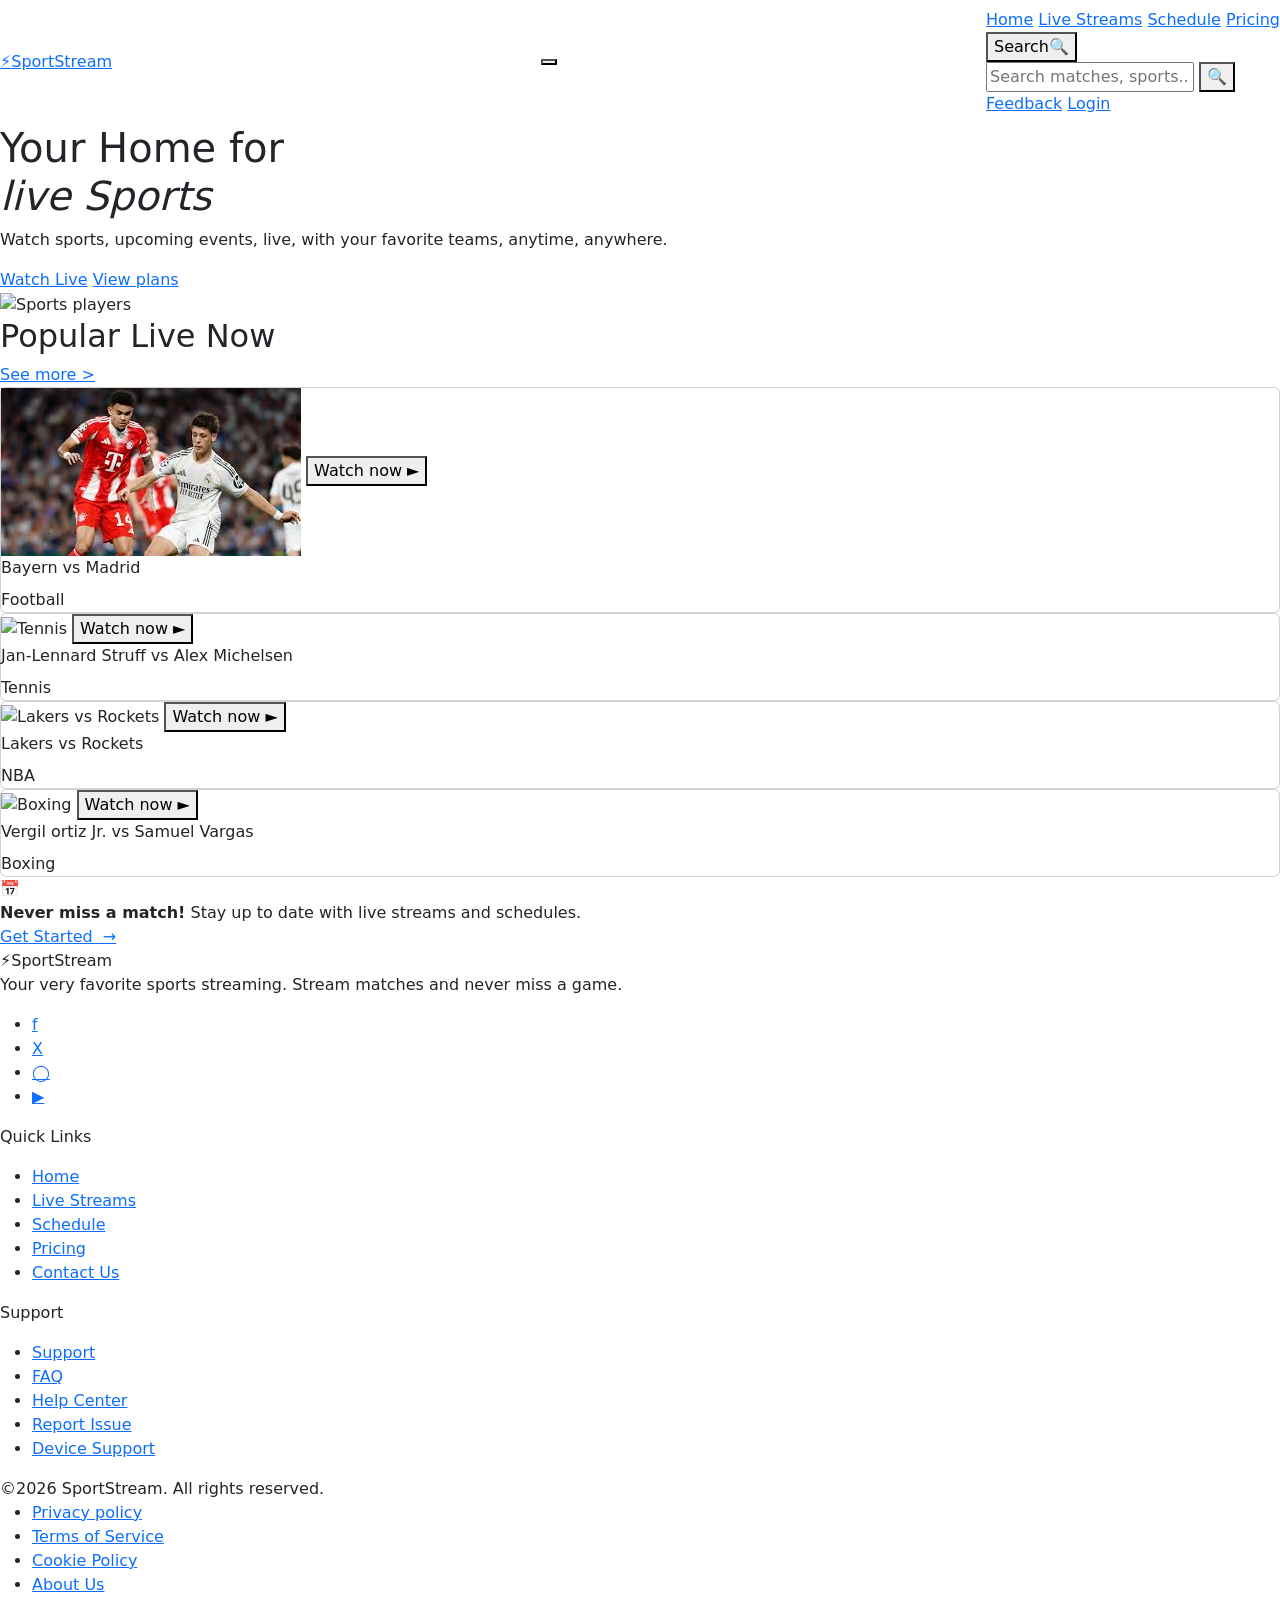
==== commit 454ea079: "Add files via upload" ====
--- a/index.html
+++ b/index.html
@@ -10,17 +10,24 @@
 <body>
   
   <header class="navbar">
-    <a href="home.html" class="logo"><span class="bolt">&#9889;</span>SportStream</a>
-    <nav>
-      <div class="nav-links">
-        <a href="home.html" class="active">Home</a>
-        <a href="live-streams.html" class="live-link"><span class="live-dot"></span>Live Streams</a>
-        <a href="schedule.html">Schedule</a>
-        <a href="pricing.html">Pricing</a>
-        <button type="button" class="search-btn">Search&#128269;</button>
-        <a href="feedback.html">Feedback</a>
-        <a href="login.html">Login</a>
+    <a href="index.html" class="logo"><span class="bolt">&#9889;</span>SportStream</a>
+    <button class="hamburger" id="hamburger" aria-label="Toggle menu" aria-expanded="false">
+      <span></span><span></span><span></span>
+    </button>
+    <nav class="nav-links" id="nav-links">
+      <a href="index.html" class="active">Home</a>
+      <a href="live-streams.html" class="live-link"><span class="live-dot"></span>Live Streams</a>
+      <a href="schedule.html">Schedule</a>
+      <a href="pricing.html">Pricing</a>
+      <div class="nav-search" id="nav-search">
+        <button type="button" class="search-btn" id="search-toggle" aria-label="Search">Search&#128269;</button>
+        <form class="search-form" id="search-form" action="#" autocomplete="off">
+          <input type="text" id="search-input" placeholder="Search matches, sports..." />
+          <button type="submit">&#128269;</button>
+        </form>
       </div>
+      <a href="feedback.html">Feedback</a>
+      <a href="login.html">Login</a>
     </nav>
   </header>
 
@@ -163,6 +170,6 @@
     </div>
   </footer>
   <script src="https://cdn.jsdelivr.net/npm/bootstrap@5.3.0/dist/js/bootstrap.bundle.min.js"></script>
-<script src="script.js"></script>
+  <script src="script.js"></script>
 </body>
-</html>
+</html>
